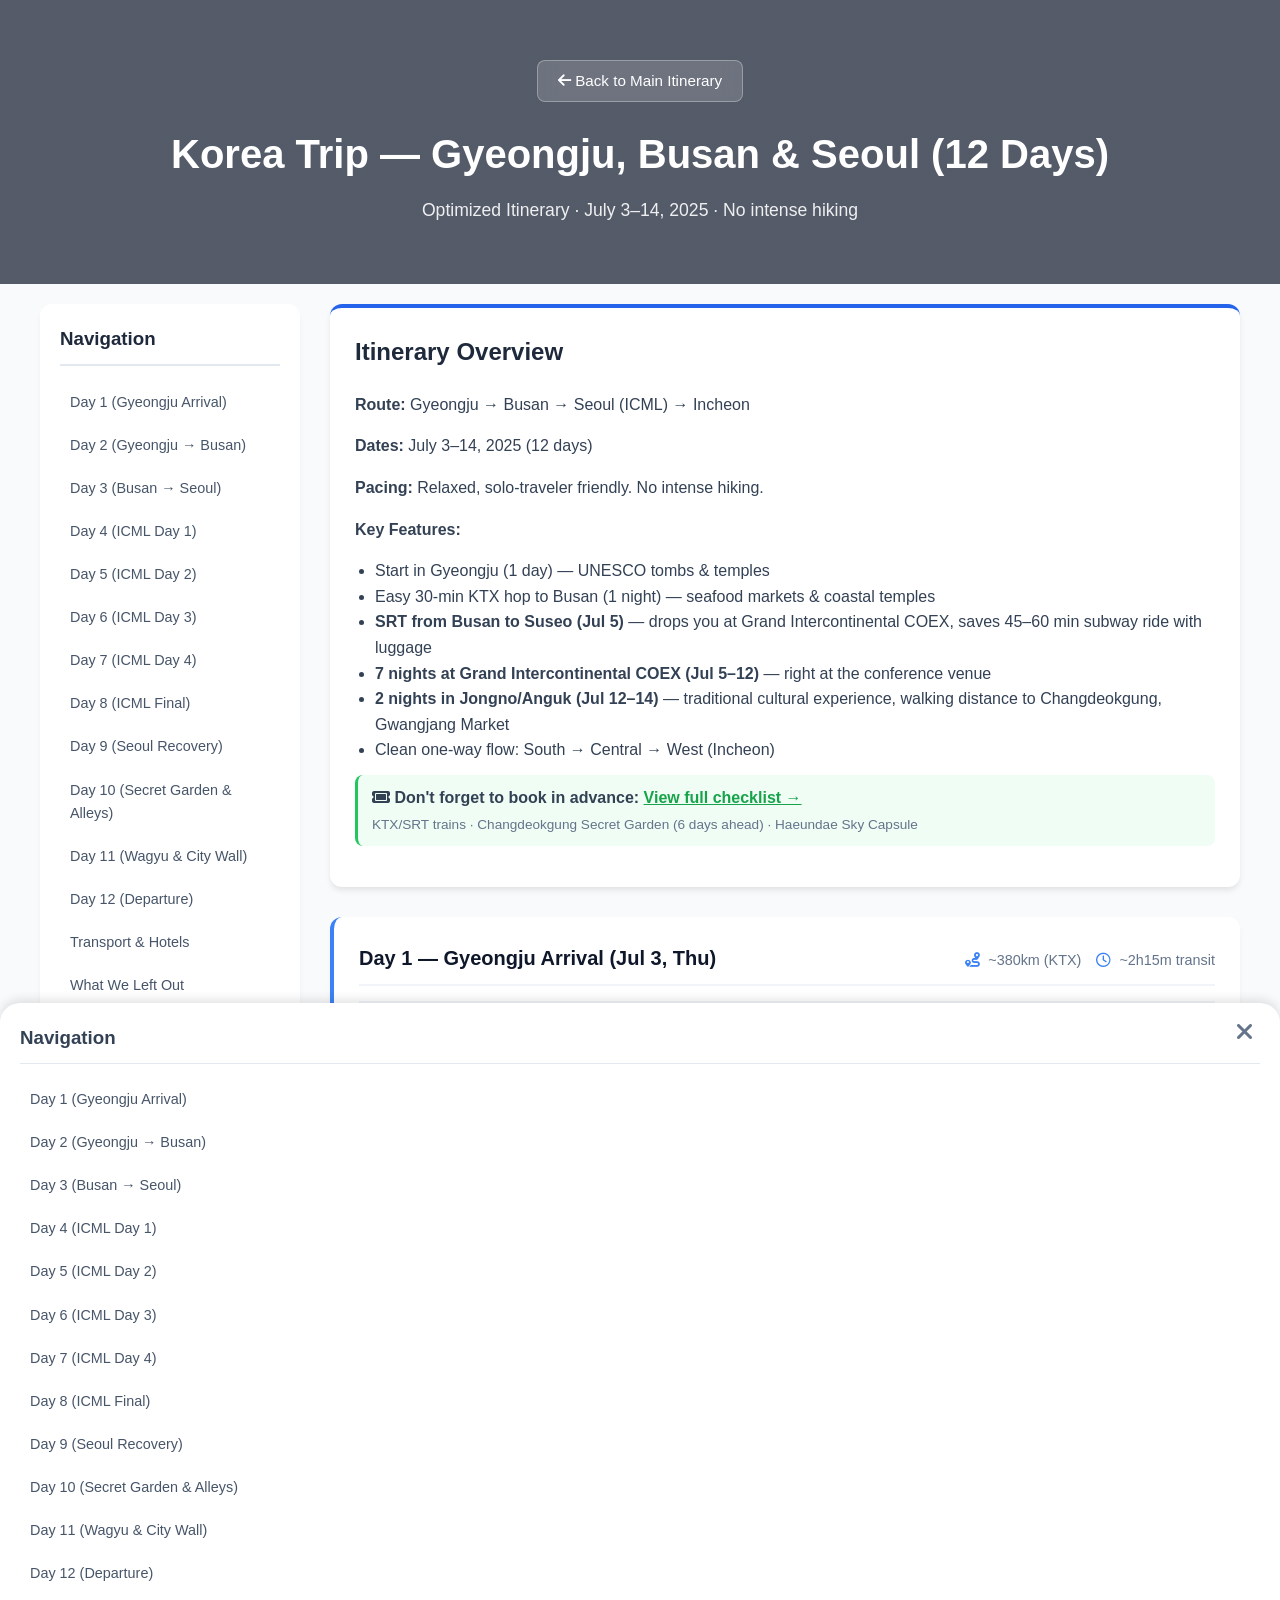
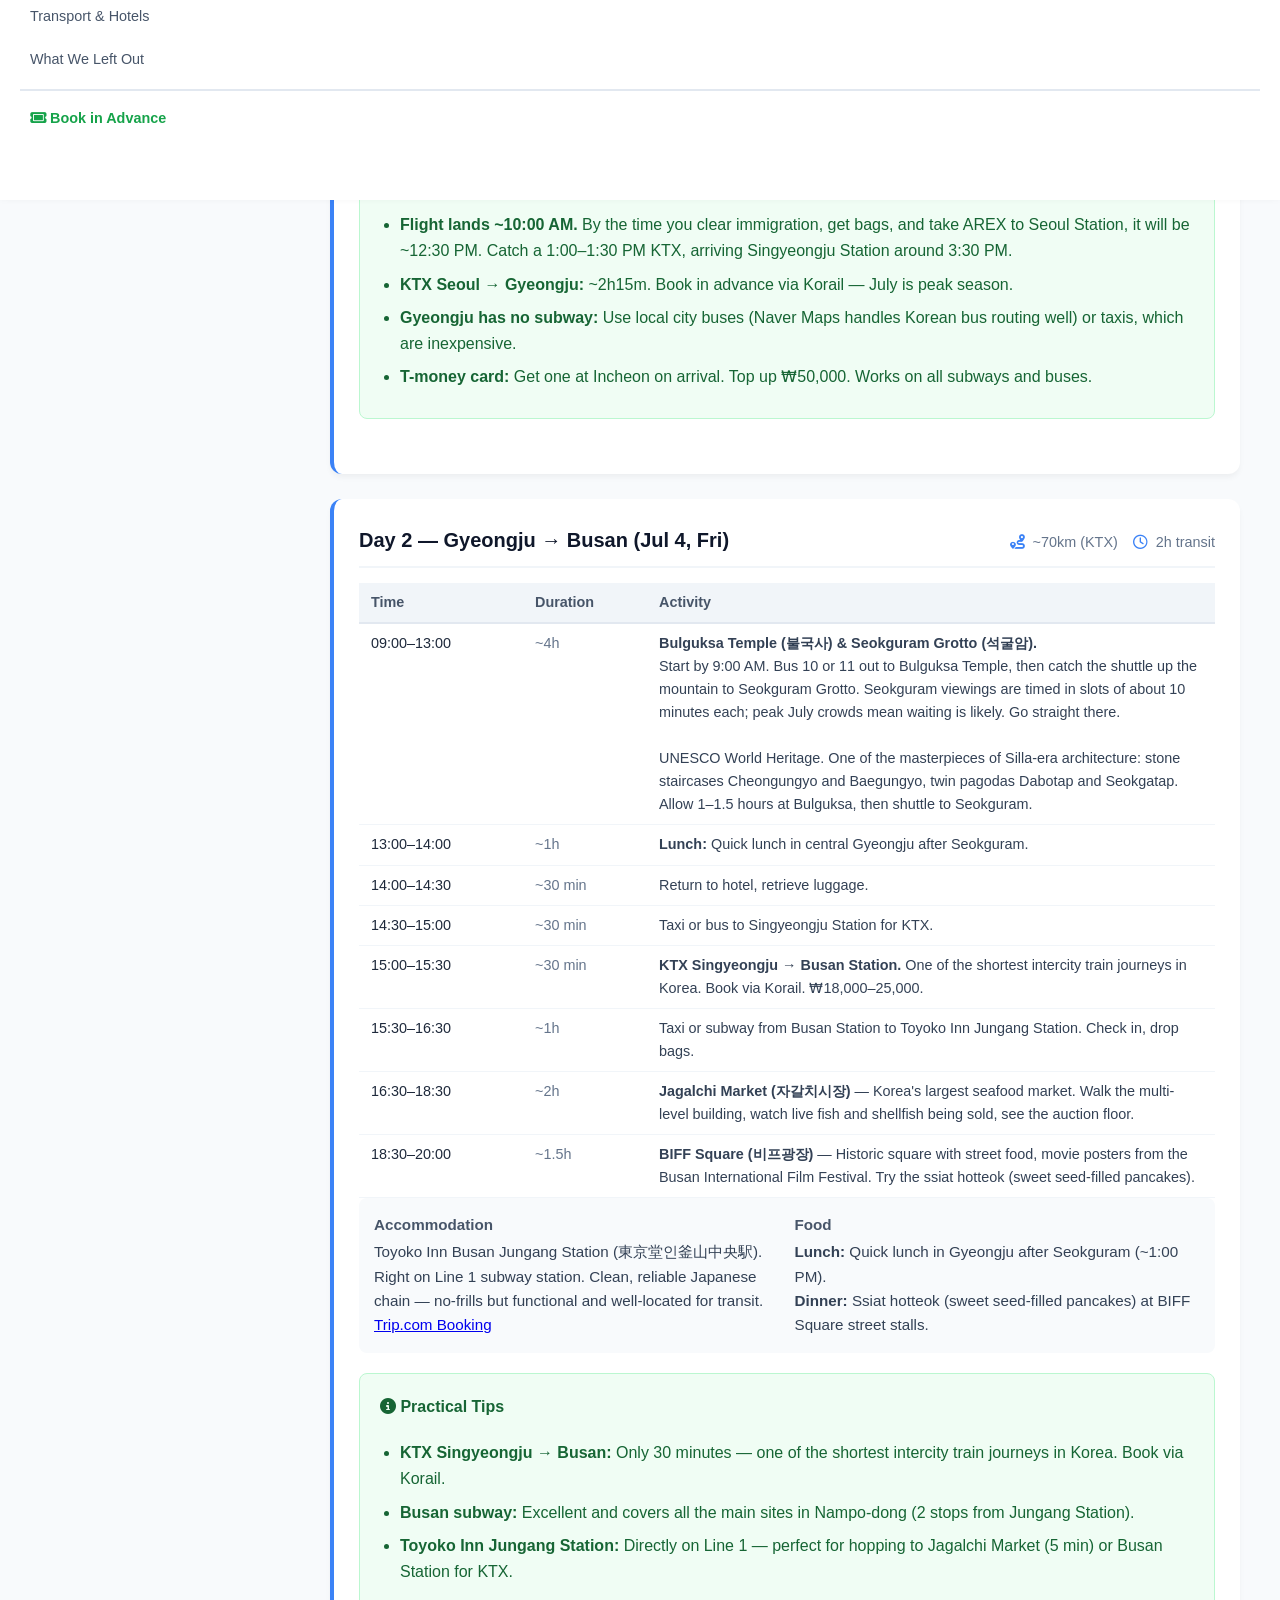
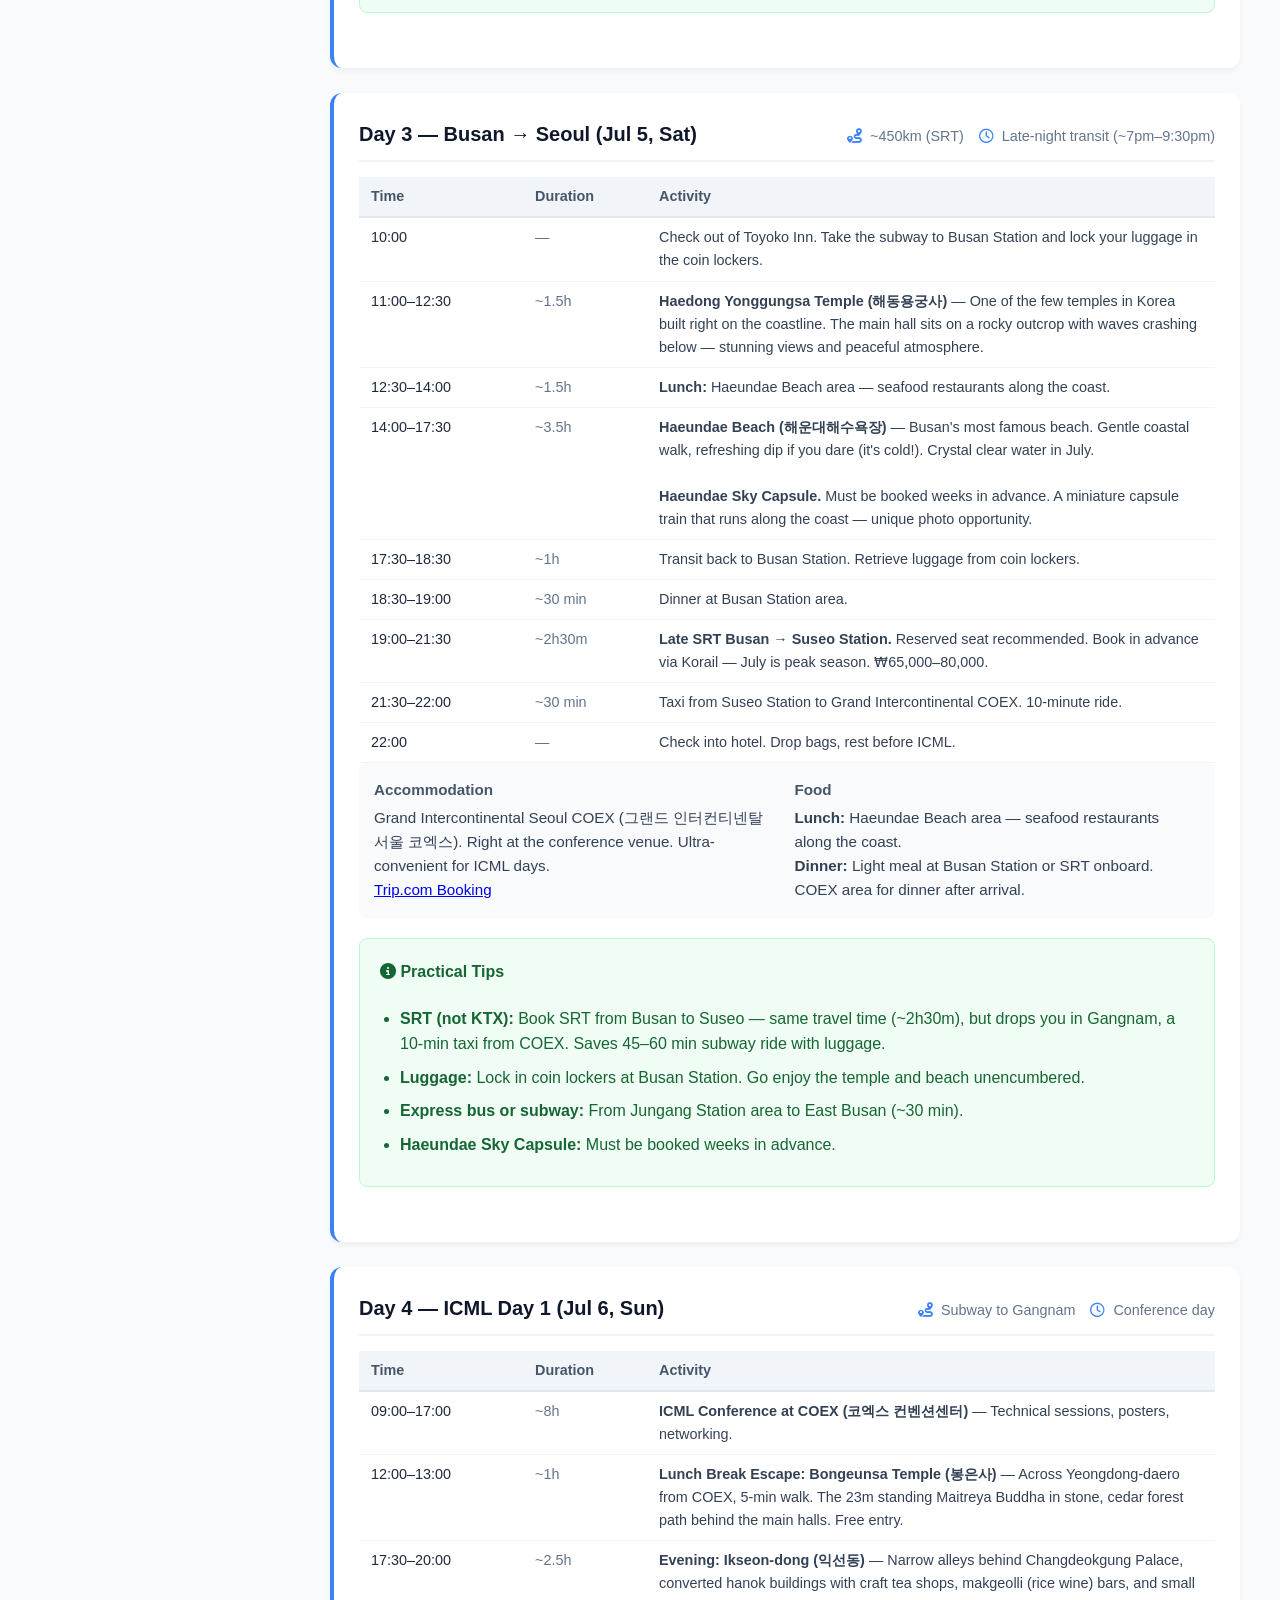
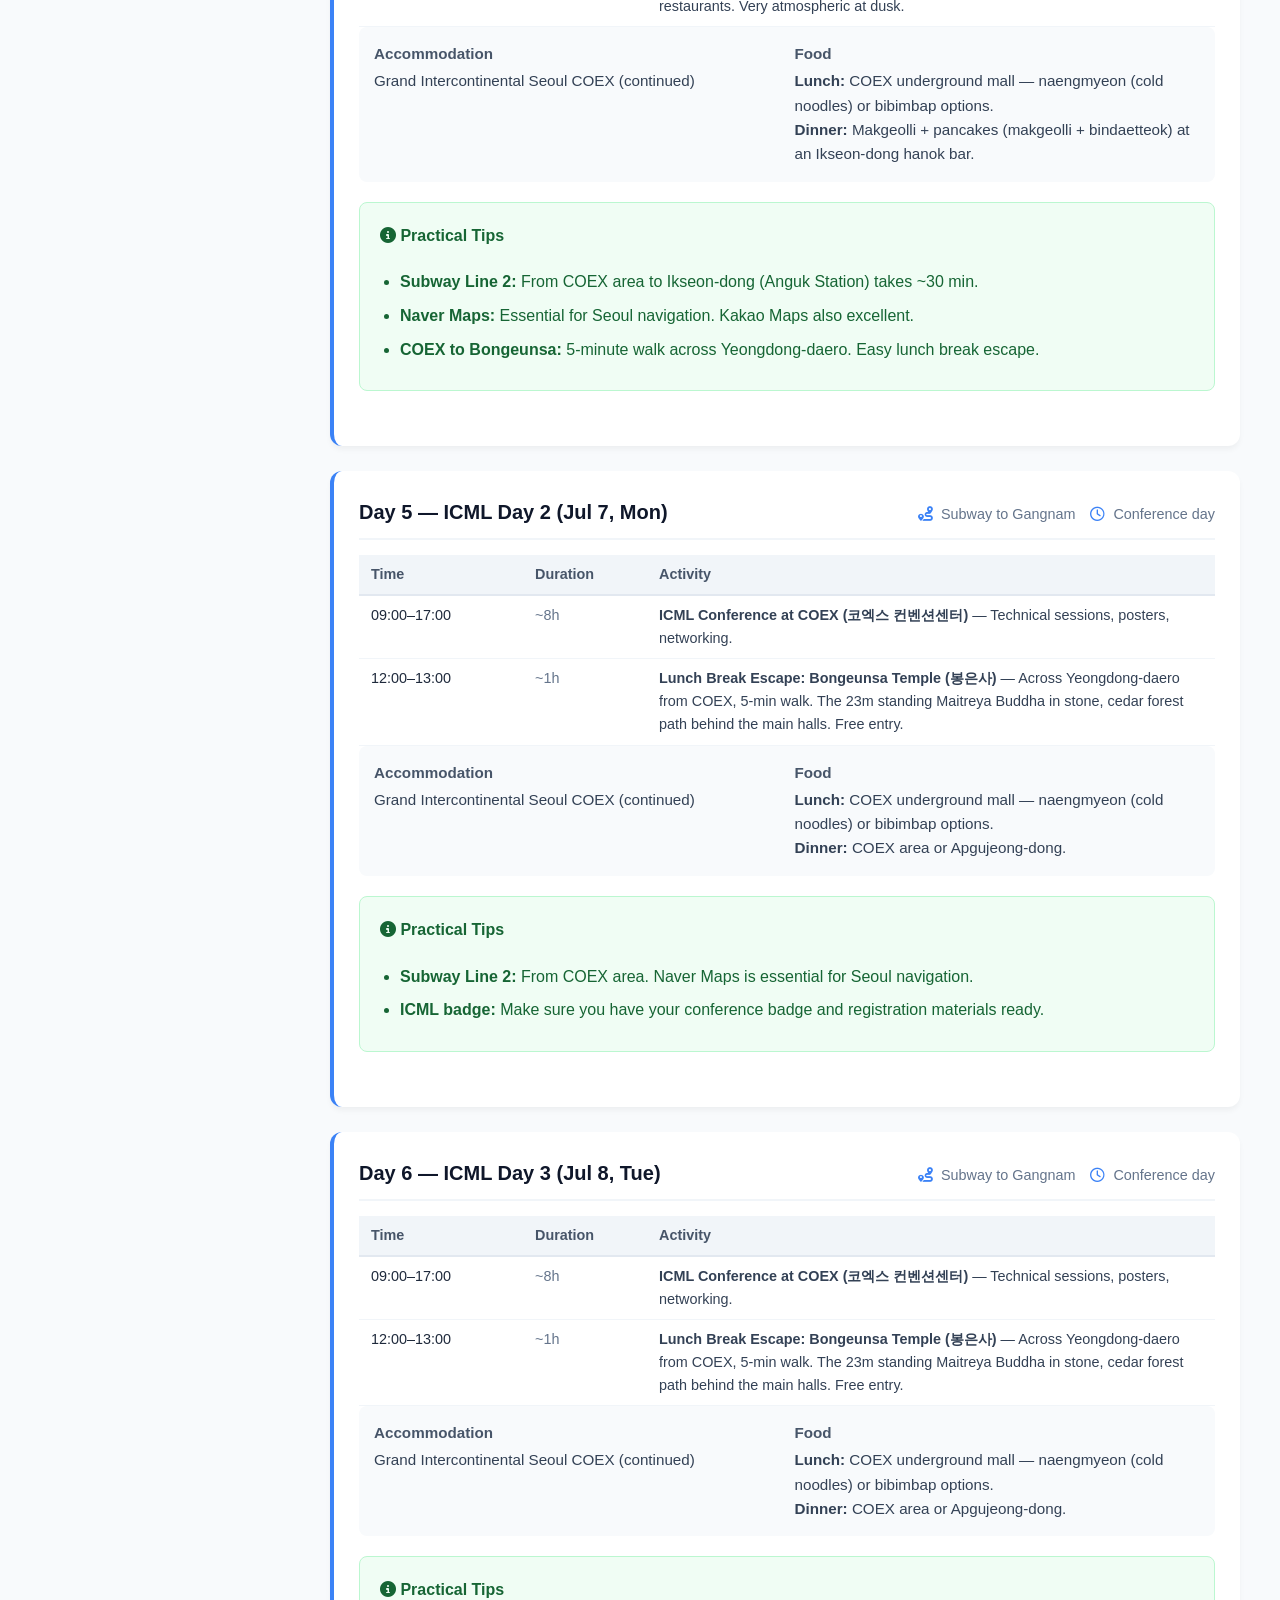
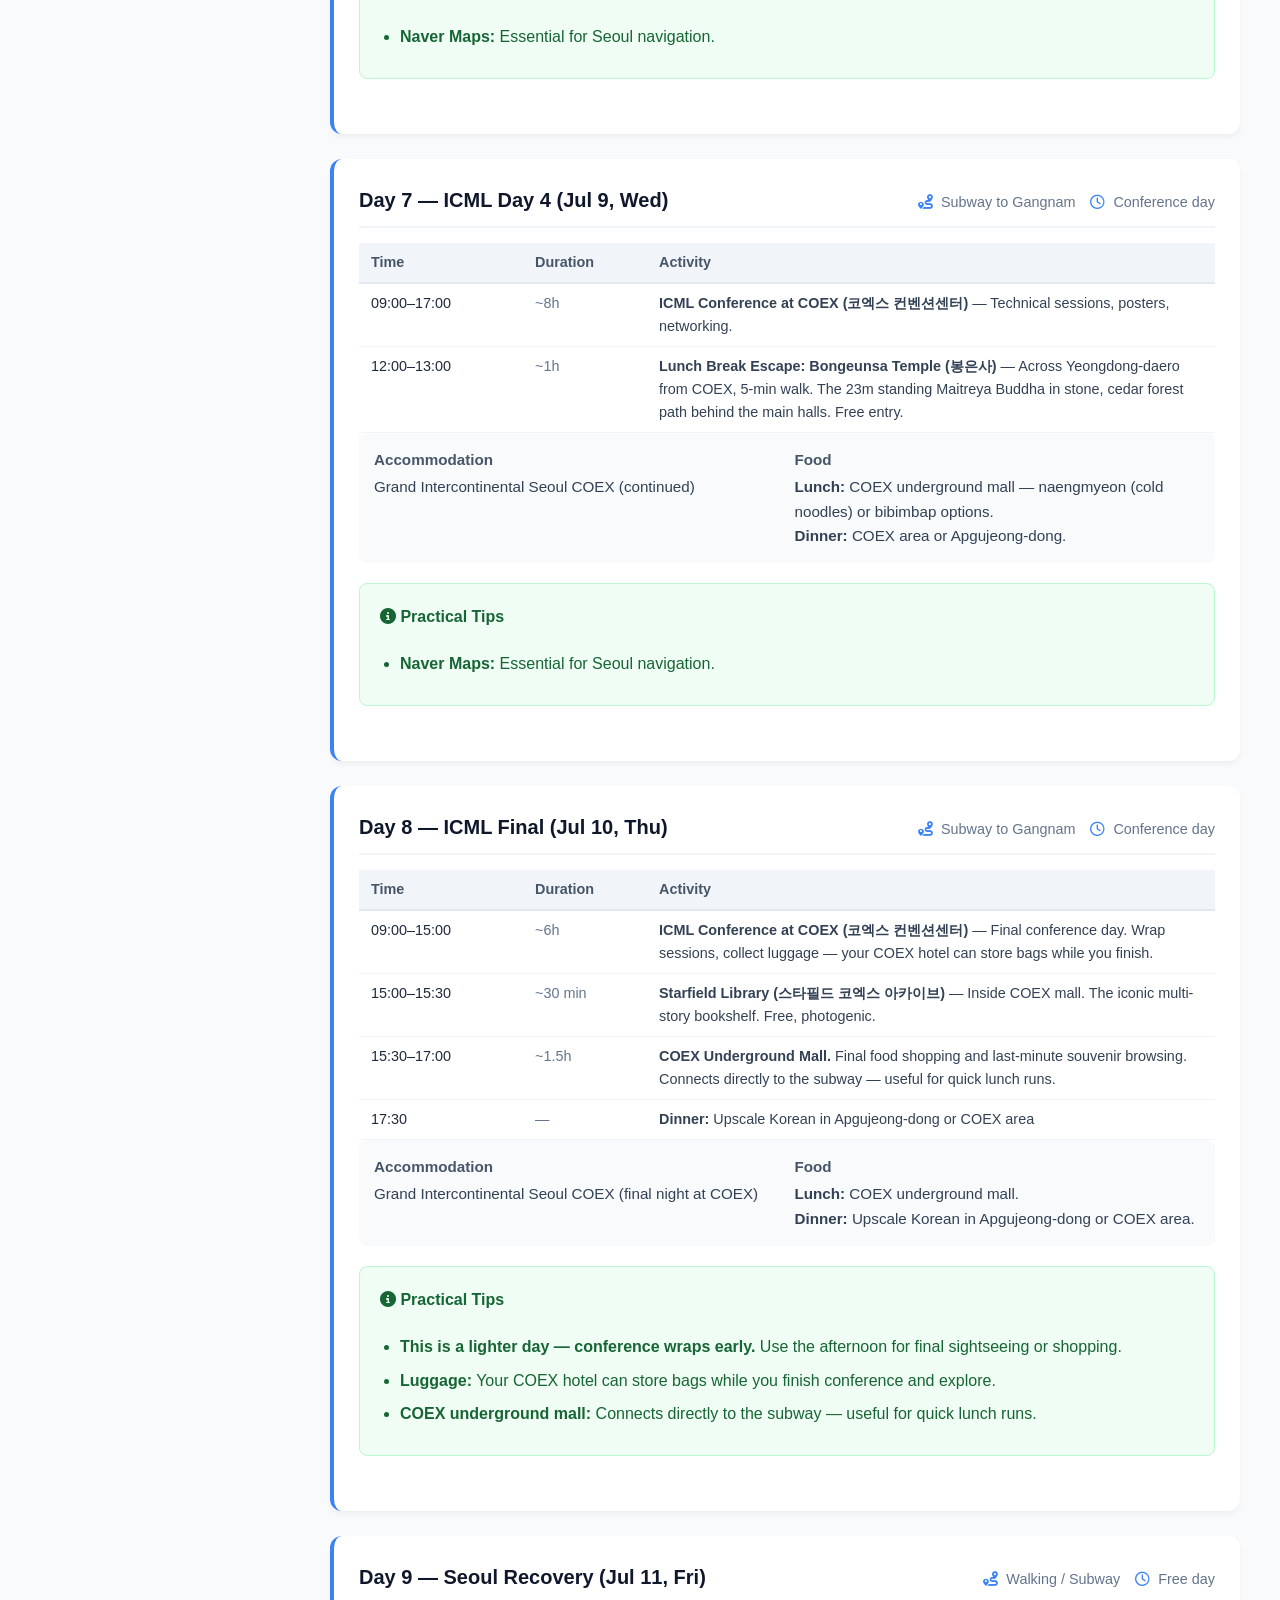
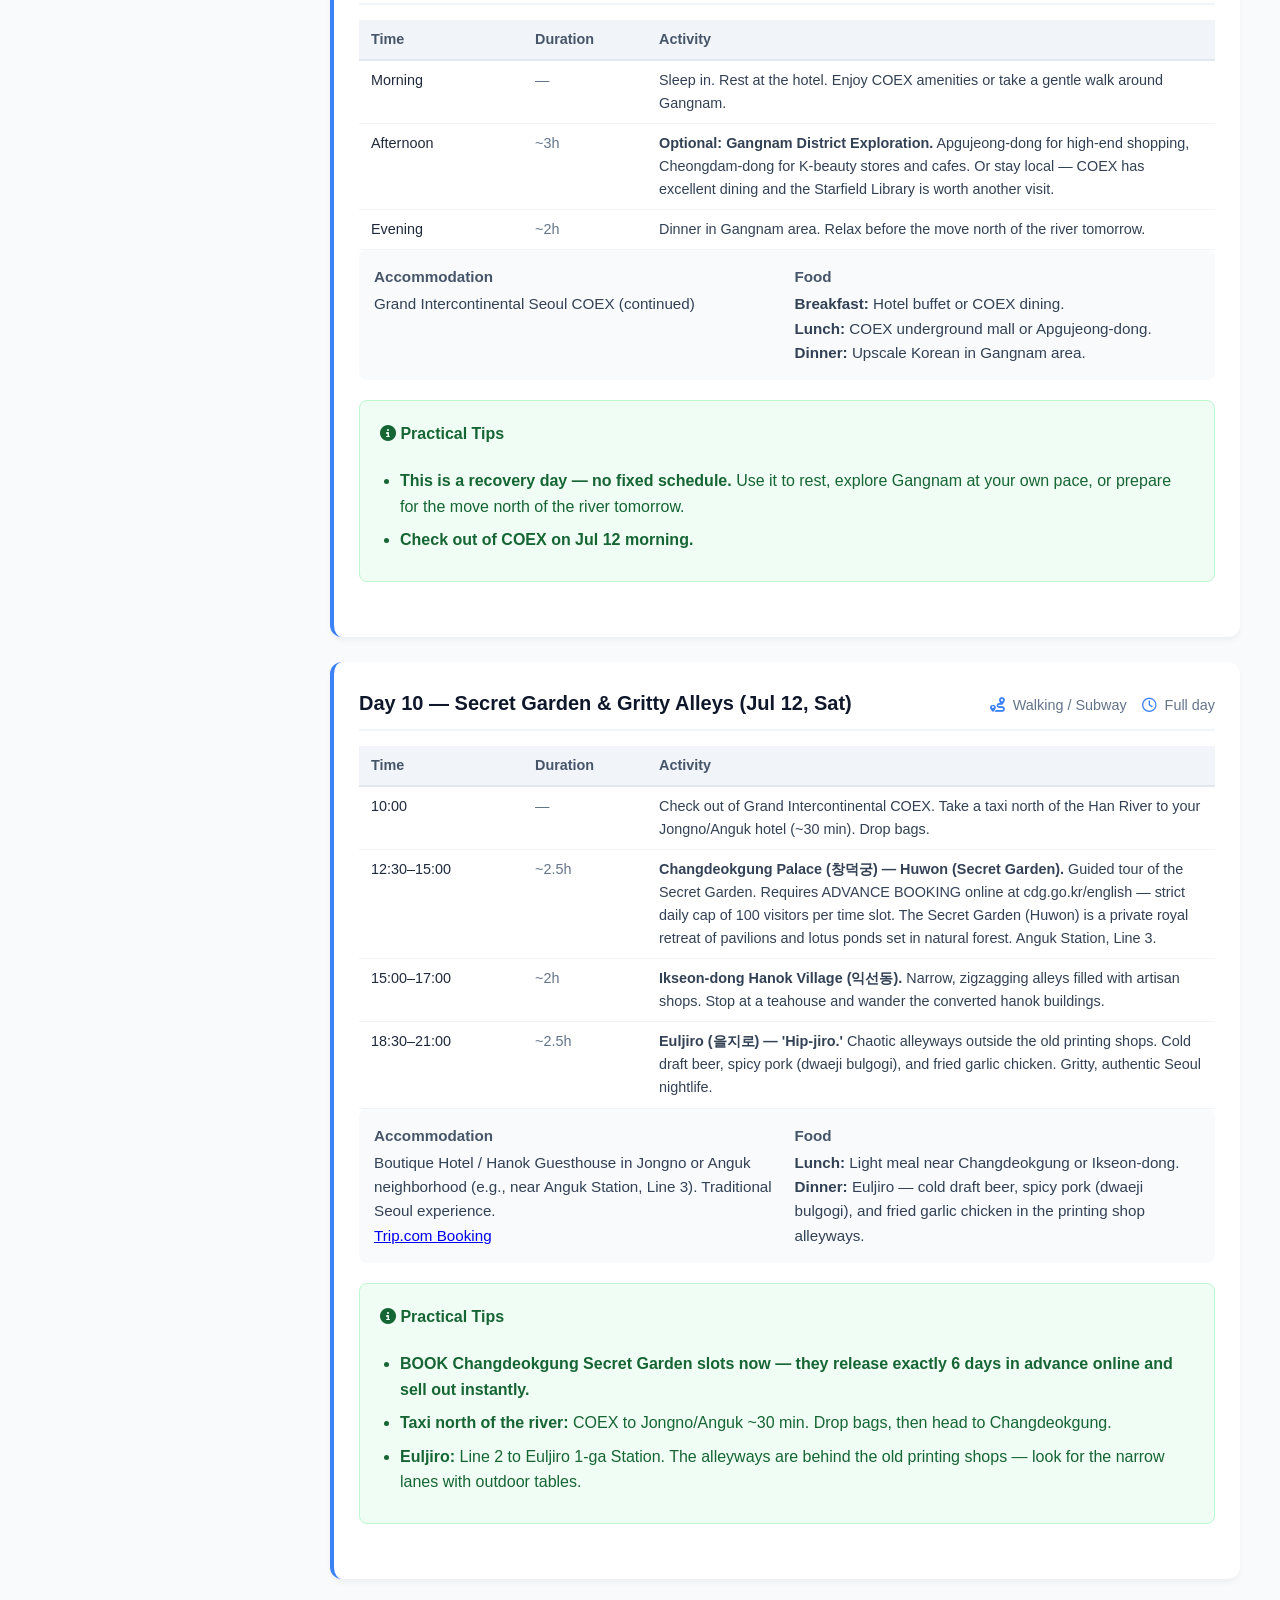
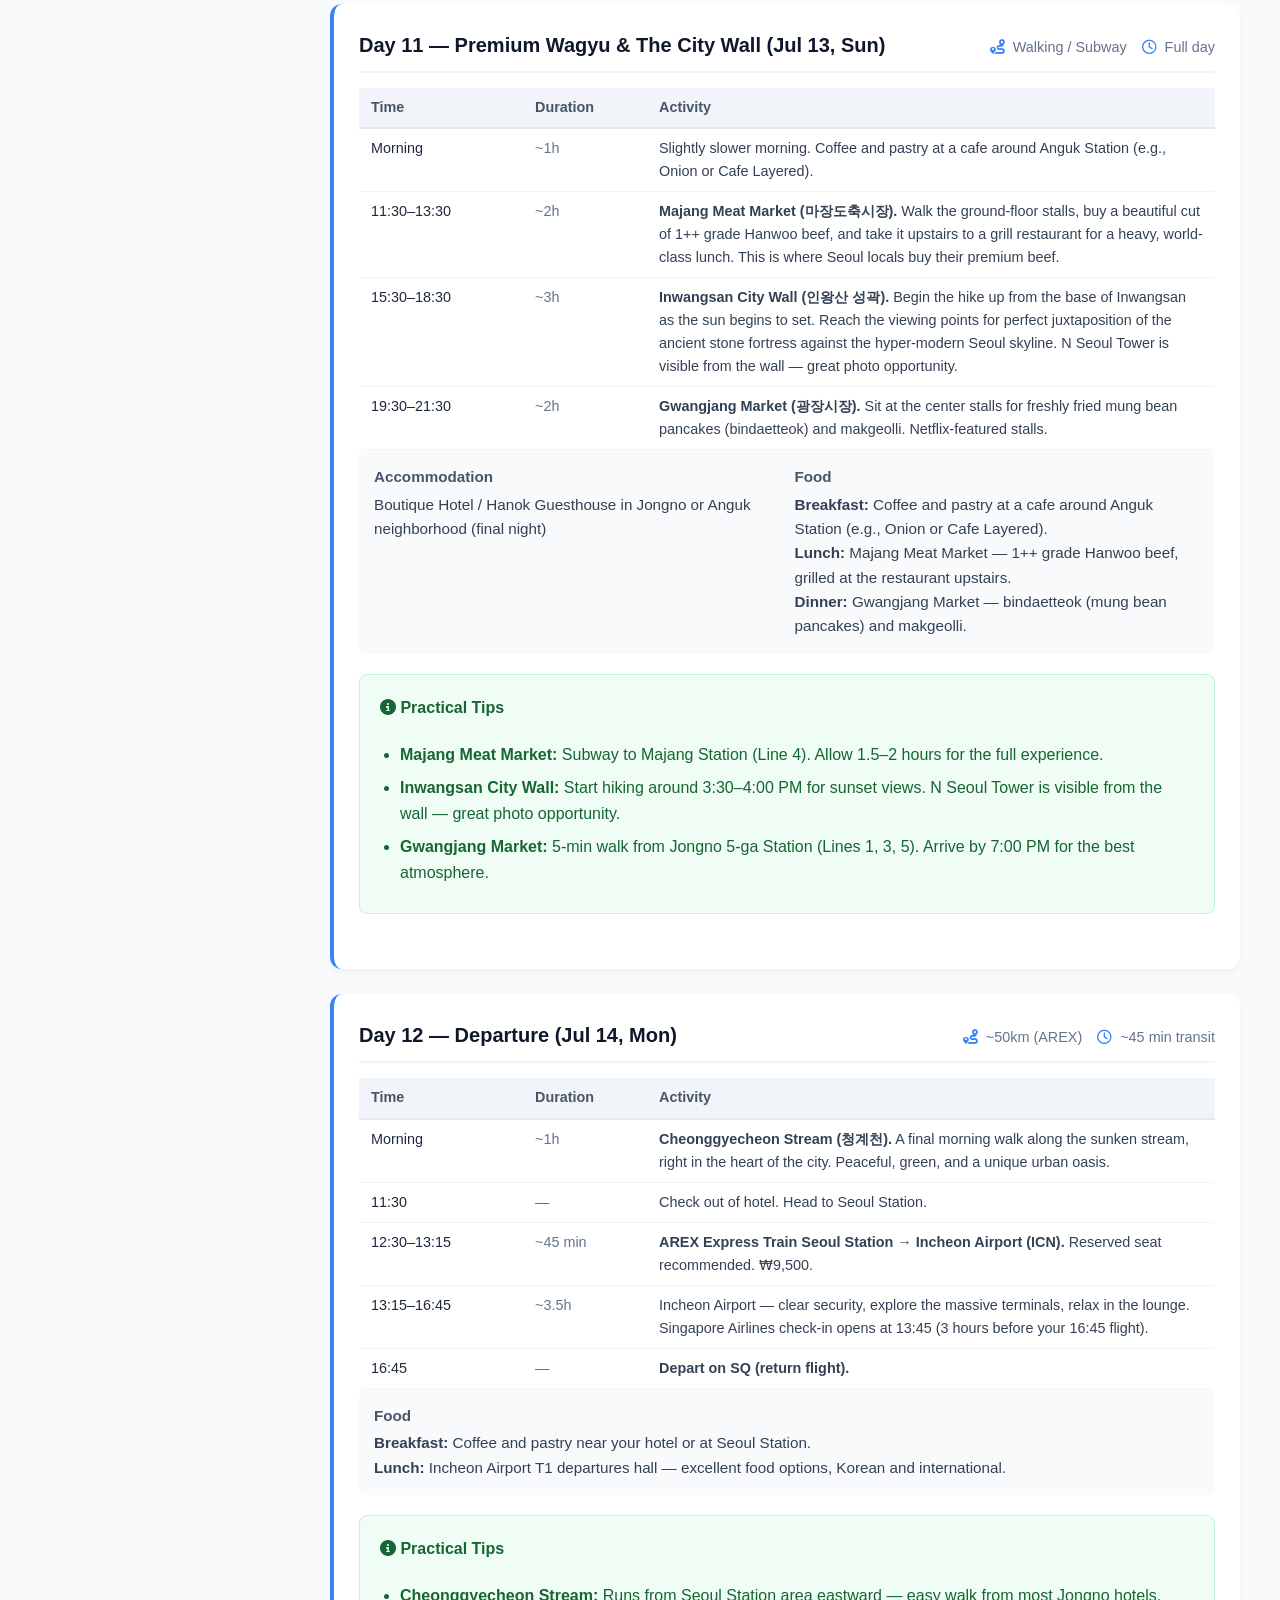
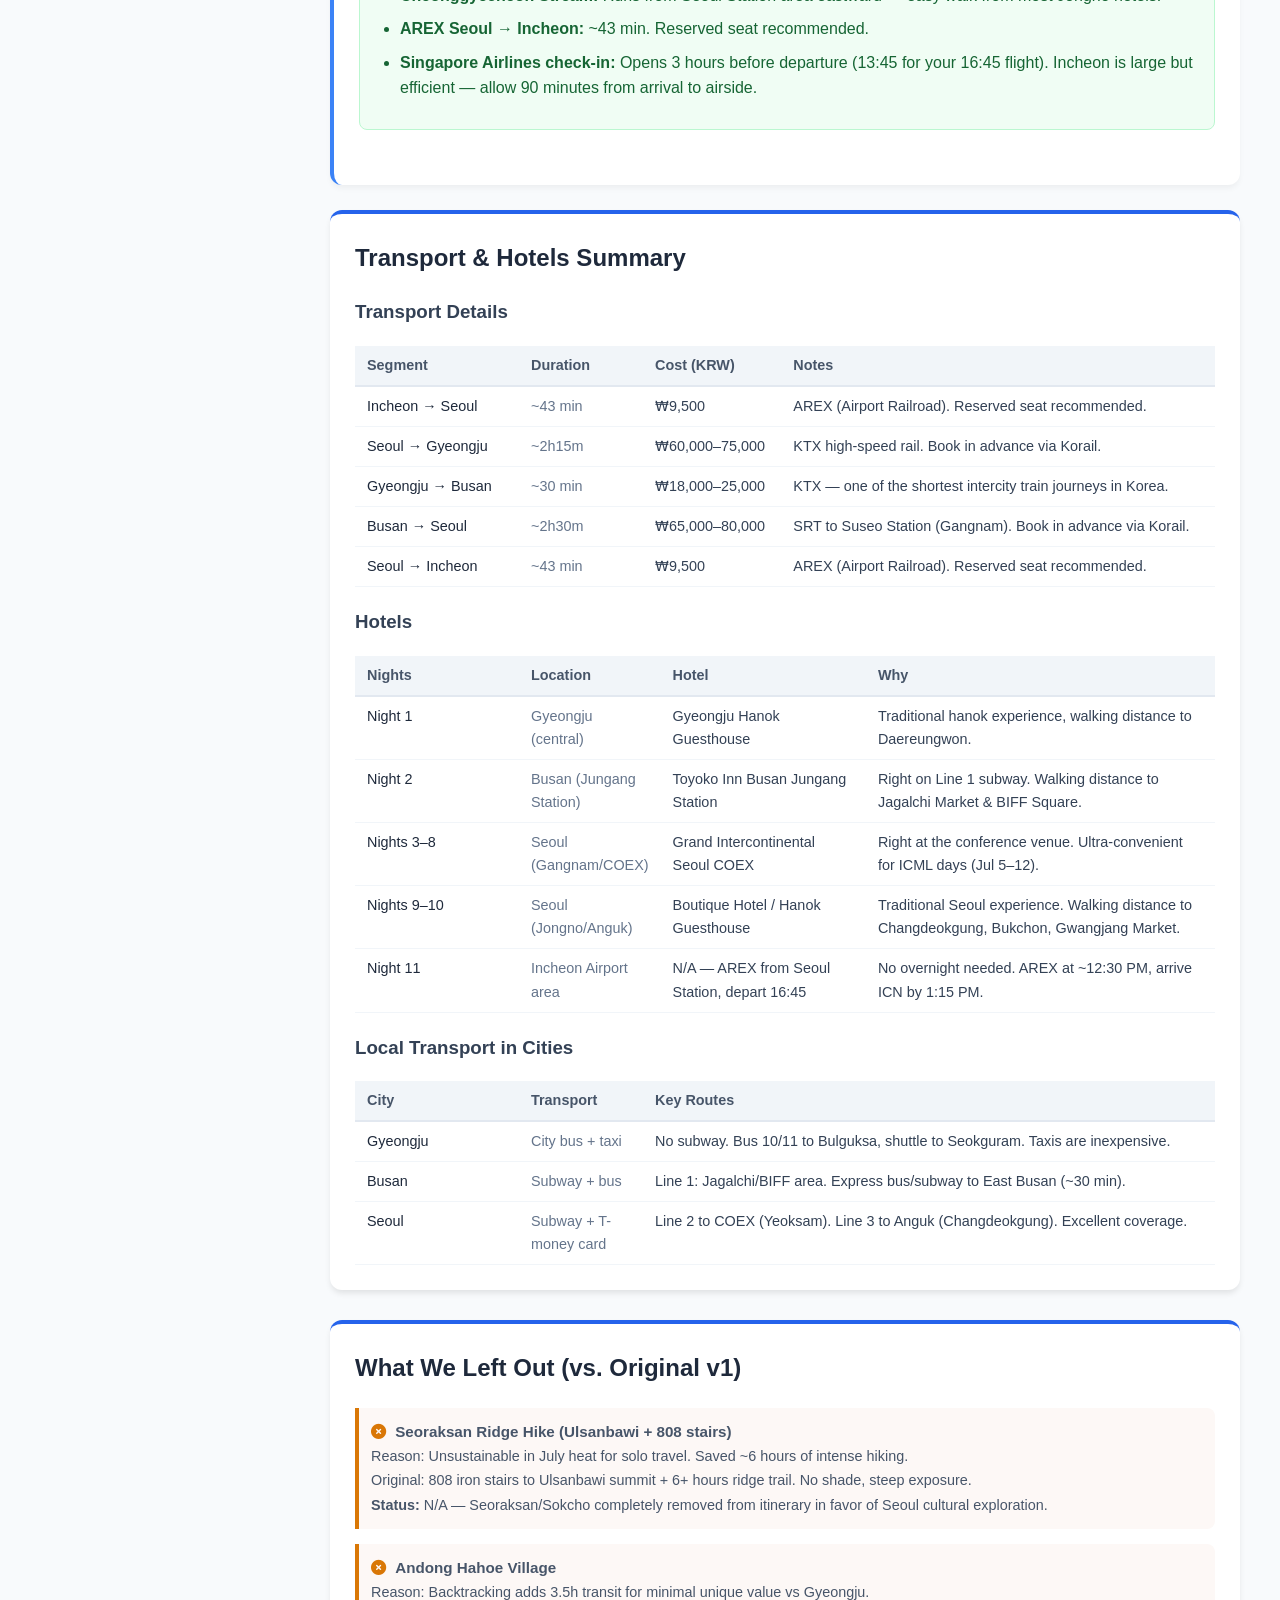
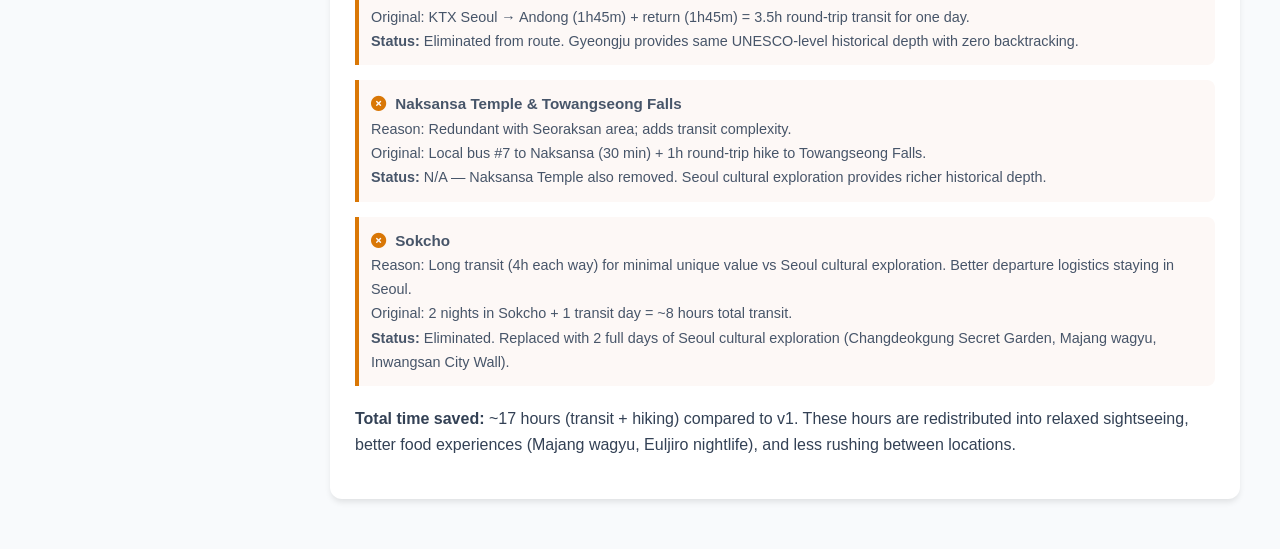
==== tour_package.html @ a27eac51 "Add: Back-to-home button, ticketing page, fix ICML day-of-week error - tour_package.html: Add 'Back " ====
<!DOCTYPE html>
<html lang="en">
<head>
  <meta charset="UTF-8">
  <meta name="viewport" content="width=device-width, initial-scale=1.0">
  <title>Korea Trip — Gyeongju • Busan • Seoul (12 Days) | Professional Tour Package</title>
  <link rel="stylesheet" href="https://cdnjs.cloudflare.com/ajax/libs/font-awesome/6.4.0/css/all.min.css">
  <style>
    body { font-family: -apple-system, BlinkMacSystemFont, "Segoe UI", Roboto, Helvetica, Arial, sans-serif; line-height: 1.6; color: #334155; background-color: #f8fafc; margin: 0; padding: 0; }
    .header { background: linear-gradient(rgba(15,23,42,0.7), rgba(15,23,42,0.7)), url('https://images.unsplash.com/photo-1538485399081-7191377e8241?auto=format&fit=crop&w=1600&q=80') center/cover; color: white; padding: 60px 20px; text-align: center; }
    .header h1 { margin: 0 0 10px 0; font-size: clamp(1.5rem, 5vw, 2.5rem); }
    .header p { margin: 0; font-size: 1.1rem; opacity: 0.9; }
    .layout { display: flex; max-width: 1200px; margin: 0 auto; padding: 20px; gap: 30px; }
    .sidebar { width: 260px; flex-shrink: 0; }
    .sidebar-nav { position: sticky; top: 20px; background: white; padding: 20px; border-radius: 12px; box-shadow: 0 4px 6px -1px rgba(0,0,0,0.05); max-height: calc(100vh - 40px); overflow-y: auto; padding-bottom: 60px; }
    .sidebar-nav h3 { margin-top: 0; border-bottom: 2px solid #e2e8f0; padding-bottom: 10px; color: #1e293b; }
    .sidebar-nav ul { list-style: none; padding: 0; margin: 0; }
    .sidebar-nav li { margin-bottom: 8px; }
    .sidebar-nav a { display: block; text-decoration: none; color: #475569; padding: 6px 10px; border-radius: 6px; transition: all 0.2s; font-size: 0.9rem; }
    .sidebar-nav a:hover, .sidebar-nav a.active { background: #eff6ff; color: #2563eb; font-weight: 500; }
    .content { flex-grow: 1; min-width: 0; }
    .summary-card { background: white; border-radius: 12px; padding: 25px; margin-bottom: 30px; box-shadow: 0 4px 6px -1px rgba(0,0,0,0.1); border-top: 4px solid #2563eb; }
    .summary-card h2 { margin-top: 0; color: #1e293b; }
    .day-card { background: white; border-radius: 12px; padding: 25px; margin-bottom: 25px; box-shadow: 0 4px 6px -1px rgba(0,0,0,0.05); border-left: 4px solid #3b82f6; scroll-margin-top: 20px; }
    .day-header { display: flex; flex-wrap: wrap; gap: 10px; justify-content: space-between; align-items: baseline; margin-bottom: 15px; border-bottom: 2px solid #f1f5f9; padding-bottom: 10px; }
    .day-title { font-size: 1.25rem; font-weight: 600; color: #0f172a; }
    .day-meta { display: flex; gap: 15px; font-size: 0.9rem; color: #64748b; }
    .meta-item i { color: #3b82f6; margin-right: 5px; }
    .history-box { background-color: #fdf8f6; border-left: 4px solid #d97706; padding: 12px; border-radius: 0 8px 8px 0; margin-bottom: 15px; color: #475569; font-size: 0.95rem; line-height: 1.6; }
    .history-box i { color: #d97706; margin-right: 5px; }
    .details-grid { display: grid; grid-template-columns: repeat(auto-fit, minmax(200px, 1fr)); gap: 15px; margin-bottom: 20px; background: #f8fafc; padding: 15px; border-radius: 8px; }
    .detail-item { font-size: 0.95rem; }
    .detail-label { font-weight: 600; color: #475569; display: block; margin-bottom: 3px; }
    .schedule { margin-top: 20px; }
    .schedule h4 { margin: 0 0 10px 0; color: #1e293b; }
    .schedule ul { margin: 0; padding-left: 20px; color: #475569; }
    .schedule li { margin-bottom: 8px; }
    .practical-box { background: #f0fdf4; border: 1px solid #bbf7d0; padding: 20px; border-radius: 8px; margin-bottom: 30px; }
    .practical-box h4 { margin-top: 0; color: #166534; }
    .practical-box ul { margin: 0; padding-left: 20px; color: #166534; }
    .practical-box li { margin-bottom: 8px; }
    .timing-table { width: 100%; border-collapse: collapse; margin-top: 15px; font-size: 0.9rem; }
    .timing-table th { background: #f1f5f9; text-align: left; padding: 8px 12px; font-weight: 600; color: #475569; border-bottom: 2px solid #e2e8f0; }
    .timing-table td { padding: 8px 12px; border-bottom: 1px solid #f1f5f9; vertical-align: top; }
    .timing-table td:first-child { white-space: nowrap; font-weight: 500; color: #1e293b; width: 140px; }
    .timing-table td:nth-child(2) { width: 100px; color: #64748b; }
    .note-box { background: #eff6ff; border: 1px solid #bfdbfe; padding: 20px; border-radius: 8px; margin-bottom: 30px; }
    .note-box h3 { margin-top: 0; color: #1e3a8a; }
    .fab { display: none; position: fixed; bottom: 20px; right: 20px; background: #2563eb; color: white; width: 56px; height: 56px; border-radius: 50%; box-shadow: 0 4px 10px rgba(0,0,0,0.3); justify-content: center; align-items: center; font-size: 24px; cursor: pointer; z-index: 1000; border: none; }
    .mobile-menu-overlay { display: none; position: fixed; top: 0; left: 0; right: 0; bottom: 0; background: rgba(0,0,0,0.5); z-index: 998; }
    .mobile-menu { position: fixed; bottom: -100%; left: 0; right: 0; background: white; border-radius: 20px 20px 0 0; padding: 20px 20px 40px 20px; z-index: 999; transition: bottom 0.3s ease-in-out; box-shadow: 0 -4px 10px rgba(0,0,0,0.1); max-height: 85vh; overflow-y: auto; }
    .mobile-menu.open { bottom: 0; }
    .mobile-menu-close { position: absolute; top: 15px; right: 20px; font-size: 24px; color: #64748b; cursor: pointer; background: none; border: none; }
    @media (max-width: 768px) { .layout { flex-direction: column; padding: 10px; } .sidebar { display: none; } .fab { display: flex; } .header { padding: 30px 15px; } .header h1 { font-size: 1.8rem; } }
    @media print { @page { margin: 1cm; } .fab, .sidebar, .mobile-menu-overlay, .actions, .mobile-menu { display: none !important; } .layout { display: block; padding: 0; max-width: 100%; } .content { width: 100%; } body { background: white; font-size: 11pt; color: black; } .header { padding: 20px 0; background: none; color: black; border-bottom: 2px solid black; } .header h1 { font-size: 24pt; color: black; } .day-card { page-break-inside: avoid; border: 1px solid #ddd; box-shadow: none; padding: 15px; margin-bottom: 20px; } .summary-card { border: 1px solid #ddd; box-shadow: none; padding: 15px; margin-bottom: 20px; } .details-grid { display: block; background: none; padding: 0; } .detail-item { margin-bottom: 10px; } .history-box { background: none; border-left: 2px solid #555; padding-left: 10px; color: #333; } .practical-box { background: none; border-left: 2px solid #555; padding-left: 10px; color: #333; } .timing-table { font-size: 9pt; } .timing-table th { background: #eee !important; -webkit-print-color-adjust: exact; print-color-adjust: exact; } a { text-decoration: none; color: black; } }
  </style>
</head>
<body>

<div class="header">
  <a href="index.html" style="display:inline-block; background:rgba(255,255,255,0.15); backdrop-filter:blur(8px); color:white; padding:8px 20px; border-radius:8px; text-decoration:none; font-size:0.95rem; margin-bottom:20px; border:1px solid rgba(255,255,255,0.3); transition:all 0.2s;" onmouseover="this.style.background='rgba(255,255,255,0.3)'" onmouseout="this.style.background='rgba(255,255,255,0.15)'">
    <i class="fa-solid fa-arrow-left"></i> Back to Main Itinerary
  </a>
  <h1>Korea Trip — Gyeongju, Busan & Seoul (12 Days)</h1>
  <p>Optimized Itinerary · July 3–14, 2025 · No intense hiking</p>
</div>

<div class="layout">
  <div class="sidebar">
    <div class="sidebar-nav">
      <h3>Navigation</h3>
      <ul id="desktop-nav">
<li><a href="#day1">Day 1 (Gyeongju Arrival)</a></li>
<li><a href="#day2">Day 2 (Gyeongju → Busan)</a></li>
<li><a href="#day3">Day 3 (Busan → Seoul)</a></li>
<li><a href="#day4">Day 4 (ICML Day 1)</a></li>
<li><a href="#day5">Day 5 (ICML Day 2)</a></li>
<li><a href="#day6">Day 6 (ICML Day 3)</a></li>
<li><a href="#day7">Day 7 (ICML Day 4)</a></li>
<li><a href="#day8">Day 8 (ICML Final)</a></li>
<li><a href="#day9">Day 9 (Seoul Recovery)</a></li>
<li><a href="#day10">Day 10 (Secret Garden & Alleys)</a></li>
<li><a href="#day11">Day 11 (Wagyu & City Wall)</a></li>
<li><a href="#day12">Day 12 (Departure)</a></li>
<li><a href="#transport">Transport & Hotels</a></li>
<li><a href="#removed">What We Left Out</a></li>
<li style="margin-top:12px; padding-top:10px; border-top:2px solid #e2e8f0;"><a href="ticketing.html" style="color:#16a34a; font-weight:600;"><i class="fa-solid fa-ticket"></i> Book in Advance</a></li>
      </ul>
    </div>
  </div>

  <div class="mobile-menu-overlay" id="mobileOverlay"></div>
  <div class="mobile-menu" id="mobileMenu">
    <button class="mobile-menu-close" id="closeMenuBtn"><i class="fa-solid fa-xmark"></i></button>
    <h3 style="margin-top:0; border-bottom:1px solid #e2e8f0; padding-bottom:10px;">Navigation</h3>
    <ul class="sidebar-nav" style="box-shadow:none; padding:0;" id="mobile-nav">
<li><a href="#day1">Day 1 (Gyeongju Arrival)</a></li>
<li><a href="#day2">Day 2 (Gyeongju → Busan)</a></li>
<li><a href="#day3">Day 3 (Busan → Seoul)</a></li>
<li><a href="#day4">Day 4 (ICML Day 1)</a></li>
<li><a href="#day5">Day 5 (ICML Day 2)</a></li>
<li><a href="#day6">Day 6 (ICML Day 3)</a></li>
<li><a href="#day7">Day 7 (ICML Day 4)</a></li>
<li><a href="#day8">Day 8 (ICML Final)</a></li>
<li><a href="#day9">Day 9 (Seoul Recovery)</a></li>
<li><a href="#day10">Day 10 (Secret Garden & Alleys)</a></li>
<li><a href="#day11">Day 11 (Wagyu & City Wall)</a></li>
<li><a href="#day12">Day 12 (Departure)</a></li>
<li><a href="#transport">Transport & Hotels</a></li>
<li><a href="#removed">What We Left Out</a></li>
<li style="margin-top:12px; padding-top:10px; border-top:2px solid #e2e8f0;"><a href="ticketing.html" style="color:#16a34a; font-weight:600;"><i class="fa-solid fa-ticket"></i> Book in Advance</a></li>
    </ul>
  </div>

  <div class="content">
    <div class="summary-card">
      <h2>Itinerary Overview</h2>
      <p><b>Route:</b> Gyeongju → Busan → Seoul (ICML) → Incheon</p>
      <p><b>Dates:</b> July 3–14, 2025 (12 days)</p>
      <p><b>Pacing:</b> Relaxed, solo-traveler friendly. No intense hiking.</p>
      <p><b>Key Features:</b></p>
      <ul style="margin: 10px 0; padding-left: 20px;">
        <li>Start in Gyeongju (1 day) — UNESCO tombs & temples</li>
        <li>Easy 30-min KTX hop to Busan (1 night) — seafood markets & coastal temples</li>
        <li><b>SRT from Busan to Suseo (Jul 5)</b> — drops you at Grand Intercontinental COEX, saves 45–60 min subway ride with luggage</li>
        <li><b>7 nights at Grand Intercontinental COEX (Jul 5–12)</b> — right at the conference venue</li>
        <li><b>2 nights in Jongno/Anguk (Jul 12–14)</b> — traditional cultural experience, walking distance to Changdeokgung, Gwangjang Market</li>
        <li>Clean one-way flow: South → Central → West (Incheon)</li>
      </ul>
      <p style="margin-top:12px; padding:10px 14px; background:#f0fdf4; border-radius:8px; border-left:3px solid #22c55e;">
        <b><i class="fa-solid fa-ticket"></i> Don't forget to book in advance:</b>
        <a href="ticketing.html" style="color:#16a34a; font-weight:600;">View full checklist →</a>
        <span style="display:block; margin-top:4px; font-size:0.85rem; color:#64748b;">KTX/SRT trains · Changdeokgung Secret Garden (6 days ahead) · Haeundae Sky Capsule</span>
      </p>
    </div>

    <!-- DAY 1 -->
    <div class="day-card" id="day1">
      <div class="day-header">
        <span class="day-title">Day 1 — Gyeongju Arrival (Jul 3, Thu)</span>
        <div class="day-meta">
          <span class="meta-item"><i class="fa-solid fa-route"></i> ~380km (KTX)</span>
          <span class="meta-item"><i class="fa-regular fa-clock"></i> ~2h15m transit</span>
        </div>
      </div>

      <table class="timing-table">
        <tr><th>Time</th><th>Duration</th><th>Activity</th></tr>
        <tr><td>10:00</td><td>—</td><td>Flight lands at Incheon Airport (ICN). Clear immigration, collect bags.</td></tr>
        <tr><td>10:30–12:30</td><td>~2h</td><td>AREX (Airport Railroad) to Seoul Station. Allow time for immigration, baggage claim, and transit.</td></tr>
        <tr><td>13:00–15:15</td><td>~2h15m</td><td><b>KTX Seoul → Singyeongju Station.</b> High-speed rail. Grab a bento box or snacks at the station for lunch on the train. Book in advance via Korail — July is peak season.</td></tr>
        <tr><td>15:15–16:00</td><td>~45 min</td><td>Taxi or local bus from Singyeongju Station to hotel in central Gyeongju. Drop off bags.</td></tr>
        <tr><td>16:30–18:30</td><td>~2h</td><td><b>Daereungwon Tomb Complex (대릉원)</b> — The 23 massive grass tumuli of the Silla kingdom. Walk the full perimeter (approx. 1–1.5 hrs). Very flat, very relaxing.</td></tr>
        <tr><td>18:30–20:00</td><td>~1.5h</td><td><b>Hwangridan-gil Street (황리단길)</b> — The commercial alley just east of the tombs has good coffee shops and hanok-style boutiques. Spectacular as the sun goes down.</td></tr>
        <tr><td>20:00–21:30</td><td>~1.5h</td><td><b>Dinner:</b> Hwangnam-ppang (황남빵) at Choi Yeonghwa Ppang — the original red bean bun shop. Buy warm ones to eat while walking.</td></tr>
        <tr><td>21:30–22:00</td><td>~30 min</td><td><b>Donggung Palace & Wolji Pond (동궁과 월지)</b> — The ancient royal retreat beautifully illuminated across the water. A 10–15 min walk from Hwangridan-gil. Free entry.</td></tr>
      </table>

      <div class="details-grid">
        <div class="detail-item"><span class="detail-label">Accommodation</span>Gyeongju Hanok Guesthouse (e.g., Gyeongju Ran Hanok or similar). Traditional hanok compound with ondol rooms, steps from Daereungwon.<br><a href='https://www.trip.com/' target='_blank'>Trip.com Booking</a></div>
        <div class="detail-item"><span class="detail-label">Food</span><b>Lunch:</b> Bento box or snacks at Seoul Station for the train.<br><b>Dinner:</b> Hwangnam-ppang (황남빵) at Choi Yeonghwa Ppang — the original red bean bun shop.</div>
      </div>

      <div class="practical-box">
        <h4><i class="fa-solid fa-circle-info"></i> Practical Tips</h4>
        <ul>
          <li><b>Flight lands ~10:00 AM.</b> By the time you clear immigration, get bags, and take AREX to Seoul Station, it will be ~12:30 PM. Catch a 1:00–1:30 PM KTX, arriving Singyeongju Station around 3:30 PM.</li>
          <li><b>KTX Seoul → Gyeongju:</b> ~2h15m. Book in advance via Korail — July is peak season.</li>
          <li><b>Gyeongju has no subway:</b> Use local city buses (Naver Maps handles Korean bus routing well) or taxis, which are inexpensive.</li>
          <li><b>T-money card:</b> Get one at Incheon on arrival. Top up ₩50,000. Works on all subways and buses.</li>
        </ul>
      </div>
    </div>

    <!-- DAY 2 -->
    <div class="day-card" id="day2">
      <div class="day-header">
        <span class="day-title">Day 2 — Gyeongju → Busan (Jul 4, Fri)</span>
        <div class="day-meta">
          <span class="meta-item"><i class="fa-solid fa-route"></i> ~70km (KTX)</span>
          <span class="meta-item"><i class="fa-regular fa-clock"></i> 2h transit</span>
        </div>
      </div>

      <table class="timing-table">
        <tr><th>Time</th><th>Duration</th><th>Activity</th></tr>
        <tr><td>09:00–13:00</td><td>~4h</td><td><b>Bulguksa Temple (불국사) & Seokguram Grotto (석굴암).</b><br>Start by 9:00 AM. Bus 10 or 11 out to Bulguksa Temple, then catch the shuttle up the mountain to Seokguram Grotto. Seokguram viewings are timed in slots of about 10 minutes each; peak July crowds mean waiting is likely. Go straight there.<br><br>UNESCO World Heritage. One of the masterpieces of Silla-era architecture: stone staircases Cheongungyo and Baegungyo, twin pagodas Dabotap and Seokgatap. Allow 1–1.5 hours at Bulguksa, then shuttle to Seokguram.</td></tr>
        <tr><td>13:00–14:00</td><td>~1h</td><td><b>Lunch:</b> Quick lunch in central Gyeongju after Seokguram.</td></tr>
        <tr><td>14:00–14:30</td><td>~30 min</td><td>Return to hotel, retrieve luggage.</td></tr>
        <tr><td>14:30–15:00</td><td>~30 min</td><td>Taxi or bus to Singyeongju Station for KTX.</td></tr>
        <tr><td>15:00–15:30</td><td>~30 min</td><td><b>KTX Singyeongju → Busan Station.</b> One of the shortest intercity train journeys in Korea. Book via Korail. ₩18,000–25,000.</td></tr>
        <tr><td>15:30–16:30</td><td>~1h</td><td>Taxi or subway from Busan Station to Toyoko Inn Jungang Station. Check in, drop bags.</td></tr>
        <tr><td>16:30–18:30</td><td>~2h</td><td><b>Jagalchi Market (자갈치시장)</b> — Korea's largest seafood market. Walk the multi-level building, watch live fish and shellfish being sold, see the auction floor.</td></tr>
        <tr><td>18:30–20:00</td><td>~1.5h</td><td><b>BIFF Square (비프광장)</b> — Historic square with street food, movie posters from the Busan International Film Festival. Try the ssiat hotteok (sweet seed-filled pancakes).</td></tr>
      </table>

      <div class="details-grid">
        <div class="detail-item"><span class="detail-label">Accommodation</span>Toyoko Inn Busan Jungang Station (東京堂인釜山中央駅). Right on Line 1 subway station. Clean, reliable Japanese chain — no-frills but functional and well-located for transit.<br><a href='https://www.trip.com/' target='_blank'>Trip.com Booking</a></div>
        <div class="detail-item"><span class="detail-label">Food</span><b>Lunch:</b> Quick lunch in Gyeongju after Seokguram (~1:00 PM).<br><b>Dinner:</b> Ssiat hotteok (sweet seed-filled pancakes) at BIFF Square street stalls.</div>
      </div>

      <div class="practical-box">
        <h4><i class="fa-solid fa-circle-info"></i> Practical Tips</h4>
        <ul>
          <li><b>KTX Singyeongju → Busan:</b> Only 30 minutes — one of the shortest intercity train journeys in Korea. Book via Korail.</li>
          <li><b>Busan subway:</b> Excellent and covers all the main sites in Nampo-dong (2 stops from Jungang Station).</li>
          <li><b>Toyoko Inn Jungang Station:</b> Directly on Line 1 — perfect for hopping to Jagalchi Market (5 min) or Busan Station for KTX.</li>
        </ul>
      </div>
    </div>

    <!-- DAY 3 -->
    <div class="day-card" id="day3">
      <div class="day-header">
        <span class="day-title">Day 3 — Busan → Seoul (Jul 5, Sat)</span>
        <div class="day-meta">
          <span class="meta-item"><i class="fa-solid fa-route"></i> ~450km (SRT)</span>
          <span class="meta-item"><i class="fa-regular fa-clock"></i> Late-night transit (~7pm–9:30pm)</span>
        </div>
      </div>

      <table class="timing-table">
        <tr><th>Time</th><th>Duration</th><th>Activity</th></tr>
        <tr><td>10:00</td><td>—</td><td>Check out of Toyoko Inn. Take the subway to Busan Station and lock your luggage in the coin lockers.</td></tr>
        <tr><td>11:00–12:30</td><td>~1.5h</td><td><b>Haedong Yonggungsa Temple (해동용궁사)</b> — One of the few temples in Korea built right on the coastline. The main hall sits on a rocky outcrop with waves crashing below — stunning views and peaceful atmosphere.</td></tr>
        <tr><td>12:30–14:00</td><td>~1.5h</td><td><b>Lunch:</b> Haeundae Beach area — seafood restaurants along the coast.</td></tr>
        <tr><td>14:00–17:30</td><td>~3.5h</td><td><b>Haeundae Beach (해운대해수욕장)</b> — Busan's most famous beach. Gentle coastal walk, refreshing dip if you dare (it's cold!). Crystal clear water in July.<br><br><b>Haeundae Sky Capsule.</b> Must be booked weeks in advance. A miniature capsule train that runs along the coast — unique photo opportunity.</td></tr>
        <tr><td>17:30–18:30</td><td>~1h</td><td>Transit back to Busan Station. Retrieve luggage from coin lockers.</td></tr>
        <tr><td>18:30–19:00</td><td>~30 min</td><td>Dinner at Busan Station area.</td></tr>
        <tr><td>19:00–21:30</td><td>~2h30m</td><td><b>Late SRT Busan → Suseo Station.</b> Reserved seat recommended. Book in advance via Korail — July is peak season. ₩65,000–80,000.</td></tr>
        <tr><td>21:30–22:00</td><td>~30 min</td><td>Taxi from Suseo Station to Grand Intercontinental COEX. 10-minute ride.</td></tr>
        <tr><td>22:00</td><td>—</td><td>Check into hotel. Drop bags, rest before ICML.</td></tr>
      </table>

      <div class="details-grid">
        <div class="detail-item"><span class="detail-label">Accommodation</span>Grand Intercontinental Seoul COEX (그랜드 인터컨티넨탈 서울 코엑스). Right at the conference venue. Ultra-convenient for ICML days.<br><a href='https://www.trip.com/' target='_blank'>Trip.com Booking</a></div>
        <div class="detail-item"><span class="detail-label">Food</span><b>Lunch:</b> Haeundae Beach area — seafood restaurants along the coast.<br><b>Dinner:</b> Light meal at Busan Station or SRT onboard. COEX area for dinner after arrival.</div>
      </div>

      <div class="practical-box">
        <h4><i class="fa-solid fa-circle-info"></i> Practical Tips</h4>
        <ul>
          <li><b>SRT (not KTX):</b> Book SRT from Busan to Suseo — same travel time (~2h30m), but drops you in Gangnam, a 10-min taxi from COEX. Saves 45–60 min subway ride with luggage.</li>
          <li><b>Luggage:</b> Lock in coin lockers at Busan Station. Go enjoy the temple and beach unencumbered.</li>
          <li><b>Express bus or subway:</b> From Jungang Station area to East Busan (~30 min).</li>
          <li><b>Haeundae Sky Capsule:</b> Must be booked weeks in advance.</li>
        </ul>
      </div>
    </div>

    <!-- DAY 4 -->
    <div class="day-card" id="day4">
      <div class="day-header">
        <span class="day-title">Day 4 — ICML Day 1 (Jul 6, Sun)</span>
        <div class="day-meta">
          <span class="meta-item"><i class="fa-solid fa-route"></i> Subway to Gangnam</span>
          <span class="meta-item"><i class="fa-regular fa-clock"></i> Conference day</span>
        </div>
      </div>

      <table class="timing-table">
        <tr><th>Time</th><th>Duration</th><th>Activity</th></tr>
        <tr><td>09:00–17:00</td><td>~8h</td><td><b>ICML Conference at COEX (코엑스 컨벤션센터)</b> — Technical sessions, posters, networking.</td></tr>
        <tr><td>12:00–13:00</td><td>~1h</td><td><b>Lunch Break Escape: Bongeunsa Temple (봉은사)</b> — Across Yeongdong-daero from COEX, 5-min walk. The 23m standing Maitreya Buddha in stone, cedar forest path behind the main halls. Free entry.</td></tr>
        <tr><td>17:30–20:00</td><td>~2.5h</td><td><b>Evening: Ikseon-dong (익선동)</b> — Narrow alleys behind Changdeokgung Palace, converted hanok buildings with craft tea shops, makgeolli (rice wine) bars, and small restaurants. Very atmospheric at dusk.</td></tr>
      </table>

      <div class="details-grid">
        <div class="detail-item"><span class="detail-label">Accommodation</span>Grand Intercontinental Seoul COEX (continued)</div>
        <div class="detail-item"><span class="detail-label">Food</span><b>Lunch:</b> COEX underground mall — naengmyeon (cold noodles) or bibimbap options.<br><b>Dinner:</b> Makgeolli + pancakes (makgeolli + bindaetteok) at an Ikseon-dong hanok bar.</div>
      </div>

      <div class="practical-box">
        <h4><i class="fa-solid fa-circle-info"></i> Practical Tips</h4>
        <ul>
          <li><b>Subway Line 2:</b> From COEX area to Ikseon-dong (Anguk Station) takes ~30 min.</li>
          <li><b>Naver Maps:</b> Essential for Seoul navigation. Kakao Maps also excellent.</li>
          <li><b>COEX to Bongeunsa:</b> 5-minute walk across Yeongdong-daero. Easy lunch break escape.</li>
        </ul>
      </div>
    </div>

    <!-- DAY 5 -->
    <div class="day-card" id="day5">
      <div class="day-header">
        <span class="day-title">Day 5 — ICML Day 2 (Jul 7, Mon)</span>
        <div class="day-meta">
          <span class="meta-item"><i class="fa-solid fa-route"></i> Subway to Gangnam</span>
          <span class="meta-item"><i class="fa-regular fa-clock"></i> Conference day</span>
        </div>
      </div>

      <table class="timing-table">
        <tr><th>Time</th><th>Duration</th><th>Activity</th></tr>
        <tr><td>09:00–17:00</td><td>~8h</td><td><b>ICML Conference at COEX (코엑스 컨벤션센터)</b> — Technical sessions, posters, networking.</td></tr>
        <tr><td>12:00–13:00</td><td>~1h</td><td><b>Lunch Break Escape: Bongeunsa Temple (봉은사)</b> — Across Yeongdong-daero from COEX, 5-min walk. The 23m standing Maitreya Buddha in stone, cedar forest path behind the main halls. Free entry.</td></tr>
      </table>

      <div class="details-grid">
        <div class="detail-item"><span class="detail-label">Accommodation</span>Grand Intercontinental Seoul COEX (continued)</div>
        <div class="detail-item"><span class="detail-label">Food</span><b>Lunch:</b> COEX underground mall — naengmyeon (cold noodles) or bibimbap options.<br><b>Dinner:</b> COEX area or Apgujeong-dong.</div>
      </div>

      <div class="practical-box">
        <h4><i class="fa-solid fa-circle-info"></i> Practical Tips</h4>
        <ul>
          <li><b>Subway Line 2:</b> From COEX area. Naver Maps is essential for Seoul navigation.</li>
          <li><b>ICML badge:</b> Make sure you have your conference badge and registration materials ready.</li>
        </ul>
      </div>
    </div>

    <!-- DAY 6 -->
    <div class="day-card" id="day6">
      <div class="day-header">
        <span class="day-title">Day 6 — ICML Day 3 (Jul 8, Tue)</span>
        <div class="day-meta">
          <span class="meta-item"><i class="fa-solid fa-route"></i> Subway to Gangnam</span>
          <span class="meta-item"><i class="fa-regular fa-clock"></i> Conference day</span>
        </div>
      </div>

      <table class="timing-table">
        <tr><th>Time</th><th>Duration</th><th>Activity</th></tr>
        <tr><td>09:00–17:00</td><td>~8h</td><td><b>ICML Conference at COEX (코엑스 컨벤션센터)</b> — Technical sessions, posters, networking.</td></tr>
        <tr><td>12:00–13:00</td><td>~1h</td><td><b>Lunch Break Escape: Bongeunsa Temple (봉은사)</b> — Across Yeongdong-daero from COEX, 5-min walk. The 23m standing Maitreya Buddha in stone, cedar forest path behind the main halls. Free entry.</td></tr>
      </table>

      <div class="details-grid">
        <div class="detail-item"><span class="detail-label">Accommodation</span>Grand Intercontinental Seoul COEX (continued)</div>
        <div class="detail-item"><span class="detail-label">Food</span><b>Lunch:</b> COEX underground mall — naengmyeon (cold noodles) or bibimbap options.<br><b>Dinner:</b> COEX area or Apgujeong-dong.</div>
      </div>

      <div class="practical-box">
        <h4><i class="fa-solid fa-circle-info"></i> Practical Tips</h4>
        <ul>
          <li><b>Naver Maps:</b> Essential for Seoul navigation.</li>
        </ul>
      </div>
    </div>

    <!-- DAY 7 -->
    <div class="day-card" id="day7">
      <div class="day-header">
        <span class="day-title">Day 7 — ICML Day 4 (Jul 9, Wed)</span>
        <div class="day-meta">
          <span class="meta-item"><i class="fa-solid fa-route"></i> Subway to Gangnam</span>
          <span class="meta-item"><i class="fa-regular fa-clock"></i> Conference day</span>
        </div>
      </div>

      <table class="timing-table">
        <tr><th>Time</th><th>Duration</th><th>Activity</th></tr>
        <tr><td>09:00–17:00</td><td>~8h</td><td><b>ICML Conference at COEX (코엑스 컨벤션센터)</b> — Technical sessions, posters, networking.</td></tr>
        <tr><td>12:00–13:00</td><td>~1h</td><td><b>Lunch Break Escape: Bongeunsa Temple (봉은사)</b> — Across Yeongdong-daero from COEX, 5-min walk. The 23m standing Maitreya Buddha in stone, cedar forest path behind the main halls. Free entry.</td></tr>
      </table>

      <div class="details-grid">
        <div class="detail-item"><span class="detail-label">Accommodation</span>Grand Intercontinental Seoul COEX (continued)</div>
        <div class="detail-item"><span class="detail-label">Food</span><b>Lunch:</b> COEX underground mall — naengmyeon (cold noodles) or bibimbap options.<br><b>Dinner:</b> COEX area or Apgujeong-dong.</div>
      </div>

      <div class="practical-box">
        <h4><i class="fa-solid fa-circle-info"></i> Practical Tips</h4>
        <ul>
          <li><b>Naver Maps:</b> Essential for Seoul navigation.</li>
        </ul>
      </div>
    </div>

    <!-- DAY 8 -->
    <div class="day-card" id="day8">
      <div class="day-header">
        <span class="day-title">Day 8 — ICML Final (Jul 10, Thu)</span>
        <div class="day-meta">
          <span class="meta-item"><i class="fa-solid fa-route"></i> Subway to Gangnam</span>
          <span class="meta-item"><i class="fa-regular fa-clock"></i> Conference day</span>
        </div>
      </div>

      <table class="timing-table">
        <tr><th>Time</th><th>Duration</th><th>Activity</th></tr>
        <tr><td>09:00–15:00</td><td>~6h</td><td><b>ICML Conference at COEX (코엑스 컨벤션센터)</b> — Final conference day. Wrap sessions, collect luggage — your COEX hotel can store bags while you finish.</td></tr>
        <tr><td>15:00–15:30</td><td>~30 min</td><td><b>Starfield Library (스타필드 코엑스 아카이브)</b> — Inside COEX mall. The iconic multi-story bookshelf. Free, photogenic.</td></tr>
        <tr><td>15:30–17:00</td><td>~1.5h</td><td><b>COEX Underground Mall.</b> Final food shopping and last-minute souvenir browsing. Connects directly to the subway — useful for quick lunch runs.</td></tr>
        <tr><td>17:30</td><td>—</td><td><b>Dinner:</b> Upscale Korean in Apgujeong-dong or COEX area</td></tr>
      </table>

      <div class="details-grid">
        <div class="detail-item"><span class="detail-label">Accommodation</span>Grand Intercontinental Seoul COEX (final night at COEX)</div>
        <div class="detail-item"><span class="detail-label">Food</span><b>Lunch:</b> COEX underground mall.<br><b>Dinner:</b> Upscale Korean in Apgujeong-dong or COEX area.</div>
      </div>

      <div class="practical-box">
        <h4><i class="fa-solid fa-circle-info"></i> Practical Tips</h4>
        <ul>
          <li><b>This is a lighter day — conference wraps early.</b> Use the afternoon for final sightseeing or shopping.</li>
          <li><b>Luggage:</b> Your COEX hotel can store bags while you finish conference and explore.</li>
          <li><b>COEX underground mall:</b> Connects directly to the subway — useful for quick lunch runs.</li>
        </ul>
      </div>
    </div>

    <!-- DAY 9 -->
    <div class="day-card" id="day9">
      <div class="day-header">
        <span class="day-title">Day 9 — Seoul Recovery (Jul 11, Fri)</span>
        <div class="day-meta">
          <span class="meta-item"><i class="fa-solid fa-route"></i> Walking / Subway</span>
          <span class="meta-item"><i class="fa-regular fa-clock"></i> Free day</span>
        </div>
      </div>

      <table class="timing-table">
        <tr><th>Time</th><th>Duration</th><th>Activity</th></tr>
        <tr><td>Morning</td><td>—</td><td>Sleep in. Rest at the hotel. Enjoy COEX amenities or take a gentle walk around Gangnam.</td></tr>
        <tr><td>Afternoon</td><td>~3h</td><td><b>Optional: Gangnam District Exploration.</b> Apgujeong-dong for high-end shopping, Cheongdam-dong for K-beauty stores and cafes. Or stay local — COEX has excellent dining and the Starfield Library is worth another visit.</td></tr>
        <tr><td>Evening</td><td>~2h</td><td>Dinner in Gangnam area. Relax before the move north of the river tomorrow.</td></tr>
      </table>

      <div class="details-grid">
        <div class="detail-item"><span class="detail-label">Accommodation</span>Grand Intercontinental Seoul COEX (continued)</div>
        <div class="detail-item"><span class="detail-label">Food</span><b>Breakfast:</b> Hotel buffet or COEX dining.<br><b>Lunch:</b> COEX underground mall or Apgujeong-dong.<br><b>Dinner:</b> Upscale Korean in Gangnam area.</div>
      </div>

      <div class="practical-box">
        <h4><i class="fa-solid fa-circle-info"></i> Practical Tips</h4>
        <ul>
          <li><b>This is a recovery day — no fixed schedule.</b> Use it to rest, explore Gangnam at your own pace, or prepare for the move north of the river tomorrow.</li>
          <li><b>Check out of COEX on Jul 12 morning.</b></li>
        </ul>
      </div>
    </div>

    <!-- DAY 10 -->
    <div class="day-card" id="day10">
      <div class="day-header">
        <span class="day-title">Day 10 — Secret Garden & Gritty Alleys (Jul 12, Sat)</span>
        <div class="day-meta">
          <span class="meta-item"><i class="fa-solid fa-route"></i> Walking / Subway</span>
          <span class="meta-item"><i class="fa-regular fa-clock"></i> Full day</span>
        </div>
      </div>

      <table class="timing-table">
        <tr><th>Time</th><th>Duration</th><th>Activity</th></tr>
        <tr><td>10:00</td><td>—</td><td>Check out of Grand Intercontinental COEX. Take a taxi north of the Han River to your Jongno/Anguk hotel (~30 min). Drop bags.</td></tr>
        <tr><td>12:30–15:00</td><td>~2.5h</td><td><b>Changdeokgung Palace (창덕궁) — Huwon (Secret Garden).</b> Guided tour of the Secret Garden. Requires ADVANCE BOOKING online at cdg.go.kr/english — strict daily cap of 100 visitors per time slot. The Secret Garden (Huwon) is a private royal retreat of pavilions and lotus ponds set in natural forest. Anguk Station, Line 3.</td></tr>
        <tr><td>15:00–17:00</td><td>~2h</td><td><b>Ikseon-dong Hanok Village (익선동).</b> Narrow, zigzagging alleys filled with artisan shops. Stop at a teahouse and wander the converted hanok buildings.</td></tr>
        <tr><td>18:30–21:00</td><td>~2.5h</td><td><b>Euljiro (을지로) — 'Hip-jiro.'</b> Chaotic alleyways outside the old printing shops. Cold draft beer, spicy pork (dwaeji bulgogi), and fried garlic chicken. Gritty, authentic Seoul nightlife.</td></tr>
      </table>

      <div class="details-grid">
        <div class="detail-item"><span class="detail-label">Accommodation</span>Boutique Hotel / Hanok Guesthouse in Jongno or Anguk neighborhood (e.g., near Anguk Station, Line 3). Traditional Seoul experience.<br><a href='https://www.trip.com/' target='_blank'>Trip.com Booking</a></div>
        <div class="detail-item"><span class="detail-label">Food</span><b>Lunch:</b> Light meal near Changdeokgung or Ikseon-dong.<br><b>Dinner:</b> Euljiro — cold draft beer, spicy pork (dwaeji bulgogi), and fried garlic chicken in the printing shop alleyways.</div>
      </div>

      <div class="practical-box">
        <h4><i class="fa-solid fa-circle-info"></i> Practical Tips</h4>
        <ul>
          <li><b>BOOK Changdeokgung Secret Garden slots now — they release exactly 6 days in advance online and sell out instantly.</b></li>
          <li><b>Taxi north of the river:</b> COEX to Jongno/Anguk ~30 min. Drop bags, then head to Changdeokgung.</li>
          <li><b>Euljiro:</b> Line 2 to Euljiro 1-ga Station. The alleyways are behind the old printing shops — look for the narrow lanes with outdoor tables.</li>
        </ul>
      </div>
    </div>

    <!-- DAY 11 -->
    <div class="day-card" id="day11">
      <div class="day-header">
        <span class="day-title">Day 11 — Premium Wagyu & The City Wall (Jul 13, Sun)</span>
        <div class="day-meta">
          <span class="meta-item"><i class="fa-solid fa-route"></i> Walking / Subway</span>
          <span class="meta-item"><i class="fa-regular fa-clock"></i> Full day</span>
        </div>
      </div>

      <table class="timing-table">
        <tr><th>Time</th><th>Duration</th><th>Activity</th></tr>
        <tr><td>Morning</td><td>~1h</td><td>Slightly slower morning. Coffee and pastry at a cafe around Anguk Station (e.g., Onion or Cafe Layered).</td></tr>
        <tr><td>11:30–13:30</td><td>~2h</td><td><b>Majang Meat Market (마장도축시장).</b> Walk the ground-floor stalls, buy a beautiful cut of 1++ grade Hanwoo beef, and take it upstairs to a grill restaurant for a heavy, world-class lunch. This is where Seoul locals buy their premium beef.</td></tr>
        <tr><td>15:30–18:30</td><td>~3h</td><td><b>Inwangsan City Wall (인왕산 성곽).</b> Begin the hike up from the base of Inwangsan as the sun begins to set. Reach the viewing points for perfect juxtaposition of the ancient stone fortress against the hyper-modern Seoul skyline. N Seoul Tower is visible from the wall — great photo opportunity.</td></tr>
        <tr><td>19:30–21:30</td><td>~2h</td><td><b>Gwangjang Market (광장시장).</b> Sit at the center stalls for freshly fried mung bean pancakes (bindaetteok) and makgeolli. Netflix-featured stalls.</td></tr>
      </table>

      <div class="details-grid">
        <div class="detail-item"><span class="detail-label">Accommodation</span>Boutique Hotel / Hanok Guesthouse in Jongno or Anguk neighborhood (final night)</div>
        <div class="detail-item"><span class="detail-label">Food</span><b>Breakfast:</b> Coffee and pastry at a cafe around Anguk Station (e.g., Onion or Cafe Layered).<br><b>Lunch:</b> Majang Meat Market — 1++ grade Hanwoo beef, grilled at the restaurant upstairs.<br><b>Dinner:</b> Gwangjang Market — bindaetteok (mung bean pancakes) and makgeolli.</div>
      </div>

      <div class="practical-box">
        <h4><i class="fa-solid fa-circle-info"></i> Practical Tips</h4>
        <ul>
          <li><b>Majang Meat Market:</b> Subway to Majang Station (Line 4). Allow 1.5–2 hours for the full experience.</li>
          <li><b>Inwangsan City Wall:</b> Start hiking around 3:30–4:00 PM for sunset views. N Seoul Tower is visible from the wall — great photo opportunity.</li>
          <li><b>Gwangjang Market:</b> 5-min walk from Jongno 5-ga Station (Lines 1, 3, 5). Arrive by 7:00 PM for the best atmosphere.</li>
        </ul>
      </div>
    </div>

    <!-- DAY 12 -->
    <div class="day-card" id="day12">
      <div class="day-header">
        <span class="day-title">Day 12 — Departure (Jul 14, Mon)</span>
        <div class="day-meta">
          <span class="meta-item"><i class="fa-solid fa-route"></i> ~50km (AREX)</span>
          <span class="meta-item"><i class="fa-regular fa-clock"></i> ~45 min transit</span>
        </div>
      </div>

      <table class="timing-table">
        <tr><th>Time</th><th>Duration</th><th>Activity</th></tr>
        <tr><td>Morning</td><td>~1h</td><td><b>Cheonggyecheon Stream (청계천).</b> A final morning walk along the sunken stream, right in the heart of the city. Peaceful, green, and a unique urban oasis.</td></tr>
        <tr><td>11:30</td><td>—</td><td>Check out of hotel. Head to Seoul Station.</td></tr>
        <tr><td>12:30–13:15</td><td>~45 min</td><td><b>AREX Express Train Seoul Station → Incheon Airport (ICN).</b> Reserved seat recommended. ₩9,500.</td></tr>
        <tr><td>13:15–16:45</td><td>~3.5h</td><td>Incheon Airport — clear security, explore the massive terminals, relax in the lounge. Singapore Airlines check-in opens at 13:45 (3 hours before your 16:45 flight).</td></tr>
        <tr><td>16:45</td><td>—</td><td><b>Depart on SQ (return flight).</b></td></tr>
      </table>

      <div class="details-grid">
        <div class="detail-item"><span class="detail-label">Food</span><b>Breakfast:</b> Coffee and pastry near your hotel or at Seoul Station.<br><b>Lunch:</b> Incheon Airport T1 departures hall — excellent food options, Korean and international.</div>
      </div>

      <div class="practical-box">
        <h4><i class="fa-solid fa-circle-info"></i> Practical Tips</h4>
        <ul>
          <li><b>Cheonggyecheon Stream:</b> Runs from Seoul Station area eastward — easy walk from most Jongno hotels.</li>
          <li><b>AREX Seoul → Incheon:</b> ~43 min. Reserved seat recommended.</li>
          <li><b>Singapore Airlines check-in:</b> Opens 3 hours before departure (13:45 for your 16:45 flight). Incheon is large but efficient — allow 90 minutes from arrival to airside.</li>
        </ul>
      </div>
    </div>

    <!-- TRANSPORT & HOTELS -->
    <div class="summary-card" id="transport">
      <h2>Transport & Hotels Summary</h2>

      <h3 style="margin-top: 20px;">Transport Details</h3>
      <table class="timing-table">
        <tr><th>Segment</th><th>Duration</th><th>Cost (KRW)</th><th>Notes</th></tr>
        <tr><td>Incheon → Seoul</td><td>~43 min</td><td>₩9,500</td><td>AREX (Airport Railroad). Reserved seat recommended.</td></tr>
        <tr><td>Seoul → Gyeongju</td><td>~2h15m</td><td>₩60,000–75,000</td><td>KTX high-speed rail. Book in advance via Korail.</td></tr>
        <tr><td>Gyeongju → Busan</td><td>~30 min</td><td>₩18,000–25,000</td><td>KTX — one of the shortest intercity train journeys in Korea.</td></tr>
        <tr><td>Busan → Seoul</td><td>~2h30m</td><td>₩65,000–80,000</td><td>SRT to Suseo Station (Gangnam). Book in advance via Korail.</td></tr>
        <tr><td>Seoul → Incheon</td><td>~43 min</td><td>₩9,500</td><td>AREX (Airport Railroad). Reserved seat recommended.</td></tr>
      </table>

      <h3 style="margin-top: 20px;">Hotels</h3>
      <table class="timing-table">
        <tr><th>Nights</th><th>Location</th><th>Hotel</th><th>Why</th></tr>
        <tr><td>Night 1</td><td>Gyeongju (central)</td><td>Gyeongju Hanok Guesthouse</td><td>Traditional hanok experience, walking distance to Daereungwon.</td></tr>
        <tr><td>Night 2</td><td>Busan (Jungang Station)</td><td>Toyoko Inn Busan Jungang Station</td><td>Right on Line 1 subway. Walking distance to Jagalchi Market & BIFF Square.</td></tr>
        <tr><td>Nights 3–8</td><td>Seoul (Gangnam/COEX)</td><td>Grand Intercontinental Seoul COEX</td><td>Right at the conference venue. Ultra-convenient for ICML days (Jul 5–12).</td></tr>
        <tr><td>Nights 9–10</td><td>Seoul (Jongno/Anguk)</td><td>Boutique Hotel / Hanok Guesthouse</td><td>Traditional Seoul experience. Walking distance to Changdeokgung, Bukchon, Gwangjang Market.</td></tr>
        <tr><td>Night 11</td><td>Incheon Airport area</td><td>N/A — AREX from Seoul Station, depart 16:45</td><td>No overnight needed. AREX at ~12:30 PM, arrive ICN by 1:15 PM.</td></tr>
      </table>

      <h3 style="margin-top: 20px;">Local Transport in Cities</h3>
      <table class="timing-table">
        <tr><th>City</th><th>Transport</th><th>Key Routes</th></tr>
        <tr><td>Gyeongju</td><td>City bus + taxi</td><td>No subway. Bus 10/11 to Bulguksa, shuttle to Seokguram. Taxis are inexpensive.</td></tr>
        <tr><td>Busan</td><td>Subway + bus</td><td>Line 1: Jagalchi/BIFF area. Express bus/subway to East Busan (~30 min).</td></tr>
        <tr><td>Seoul</td><td>Subway + T-money card</td><td>Line 2 to COEX (Yeoksam). Line 3 to Anguk (Changdeokgung). Excellent coverage.</td></tr>
      </table>
    </div>

    <!-- WHAT WE LEFT OUT -->
    <div class="summary-card" id="removed">
      <h2>What We Left Out (vs. Original v1)</h2>

      <div class="history-box">
        <i class="fa-solid fa-circle-xmark"></i> <b>Seoraksan Ridge Hike (Ulsanbawi + 808 stairs)</b><br>
        <span style="font-size: 0.9rem;">Reason: Unsustainable in July heat for solo travel. Saved ~6 hours of intense hiking.<br>
        Original: 808 iron stairs to Ulsanbawi summit + 6+ hours ridge trail. No shade, steep exposure.<br>
        <b>Status:</b> N/A — Seoraksan/Sokcho completely removed from itinerary in favor of Seoul cultural exploration.</span>
      </div>

      <div class="history-box">
        <i class="fa-solid fa-circle-xmark"></i> <b>Andong Hahoe Village</b><br>
        <span style="font-size: 0.9rem;">Reason: Backtracking adds 3.5h transit for minimal unique value vs Gyeongju.<br>
        Original: KTX Seoul → Andong (1h45m) + return (1h45m) = 3.5h round-trip transit for one day.<br>
        <b>Status:</b> Eliminated from route. Gyeongju provides same UNESCO-level historical depth with zero backtracking.</span>
      </div>

      <div class="history-box">
        <i class="fa-solid fa-circle-xmark"></i> <b>Naksansa Temple & Towangseong Falls</b><br>
        <span style="font-size: 0.9rem;">Reason: Redundant with Seoraksan area; adds transit complexity.<br>
        Original: Local bus #7 to Naksansa (30 min) + 1h round-trip hike to Towangseong Falls.<br>
        <b>Status:</b> N/A — Naksansa Temple also removed. Seoul cultural exploration provides richer historical depth.</span>
      </div>

      <div class="history-box">
        <i class="fa-solid fa-circle-xmark"></i> <b>Sokcho</b><br>
        <span style="font-size: 0.9rem;">Reason: Long transit (4h each way) for minimal unique value vs Seoul cultural exploration. Better departure logistics staying in Seoul.<br>
        Original: 2 nights in Sokcho + 1 transit day = ~8 hours total transit.<br>
        <b>Status:</b> Eliminated. Replaced with 2 full days of Seoul cultural exploration (Changdeokgung Secret Garden, Majang wagyu, Inwangsan City Wall).</span>
      </div>

      <p style="margin-top: 20px;"><b>Total time saved:</b> ~17 hours (transit + hiking) compared to v1. These hours are redistributed into relaxed sightseeing, better food experiences (Majang wagyu, Euljiro nightlife), and less rushing between locations.</p>
    </div>

  </div>
</div>

<button class="fab" id="fabBtn"><i class="fa-solid fa-bars"></i></button>

<script>
  // Mobile menu toggle
  const fabBtn = document.getElementById('fabBtn');
  const mobileMenu = document.getElementById('mobileMenu');
  const closeMenuBtn = document.getElementById('closeMenuBtn');
  const mobileOverlay = document.getElementById('mobileOverlay');

  fabBtn.addEventListener('click', () => {
    mobileMenu.classList.add('open');
    mobileOverlay.style.display = 'block';
  });

  closeMenuBtn.addEventListener('click', () => {
    mobileMenu.classList.remove('open');
    mobileOverlay.style.display = 'none';
  });

  mobileOverlay.addEventListener('click', () => {
    mobileMenu.classList.remove('open');
    mobileOverlay.style.display = 'none';
  });

  // Active nav highlighting on scroll
  const sections = document.querySelectorAll('.day-card, .summary-card');
  const navLinks = document.querySelectorAll('#desktop-nav a, #mobile-nav a');

  window.addEventListener('scroll', () => {
    let current = '';
    sections.forEach(section => {
      const sectionTop = section.offsetTop;
      if (pageYOffset >= sectionTop - 100) {
        current = section.getAttribute('id');
      }
    });

    navLinks.forEach(link => {
      link.classList.remove('active');
      if (link.getAttribute('href') === '#' + current) {
        link.classList.add('active');
      }
    });
  });

  // Print button (optional)
  document.addEventListener('keydown', (e) => {
    if (e.ctrlKey && e.key === 'p') {
      window.print();
    }
  });
</script>

</body>
</html>
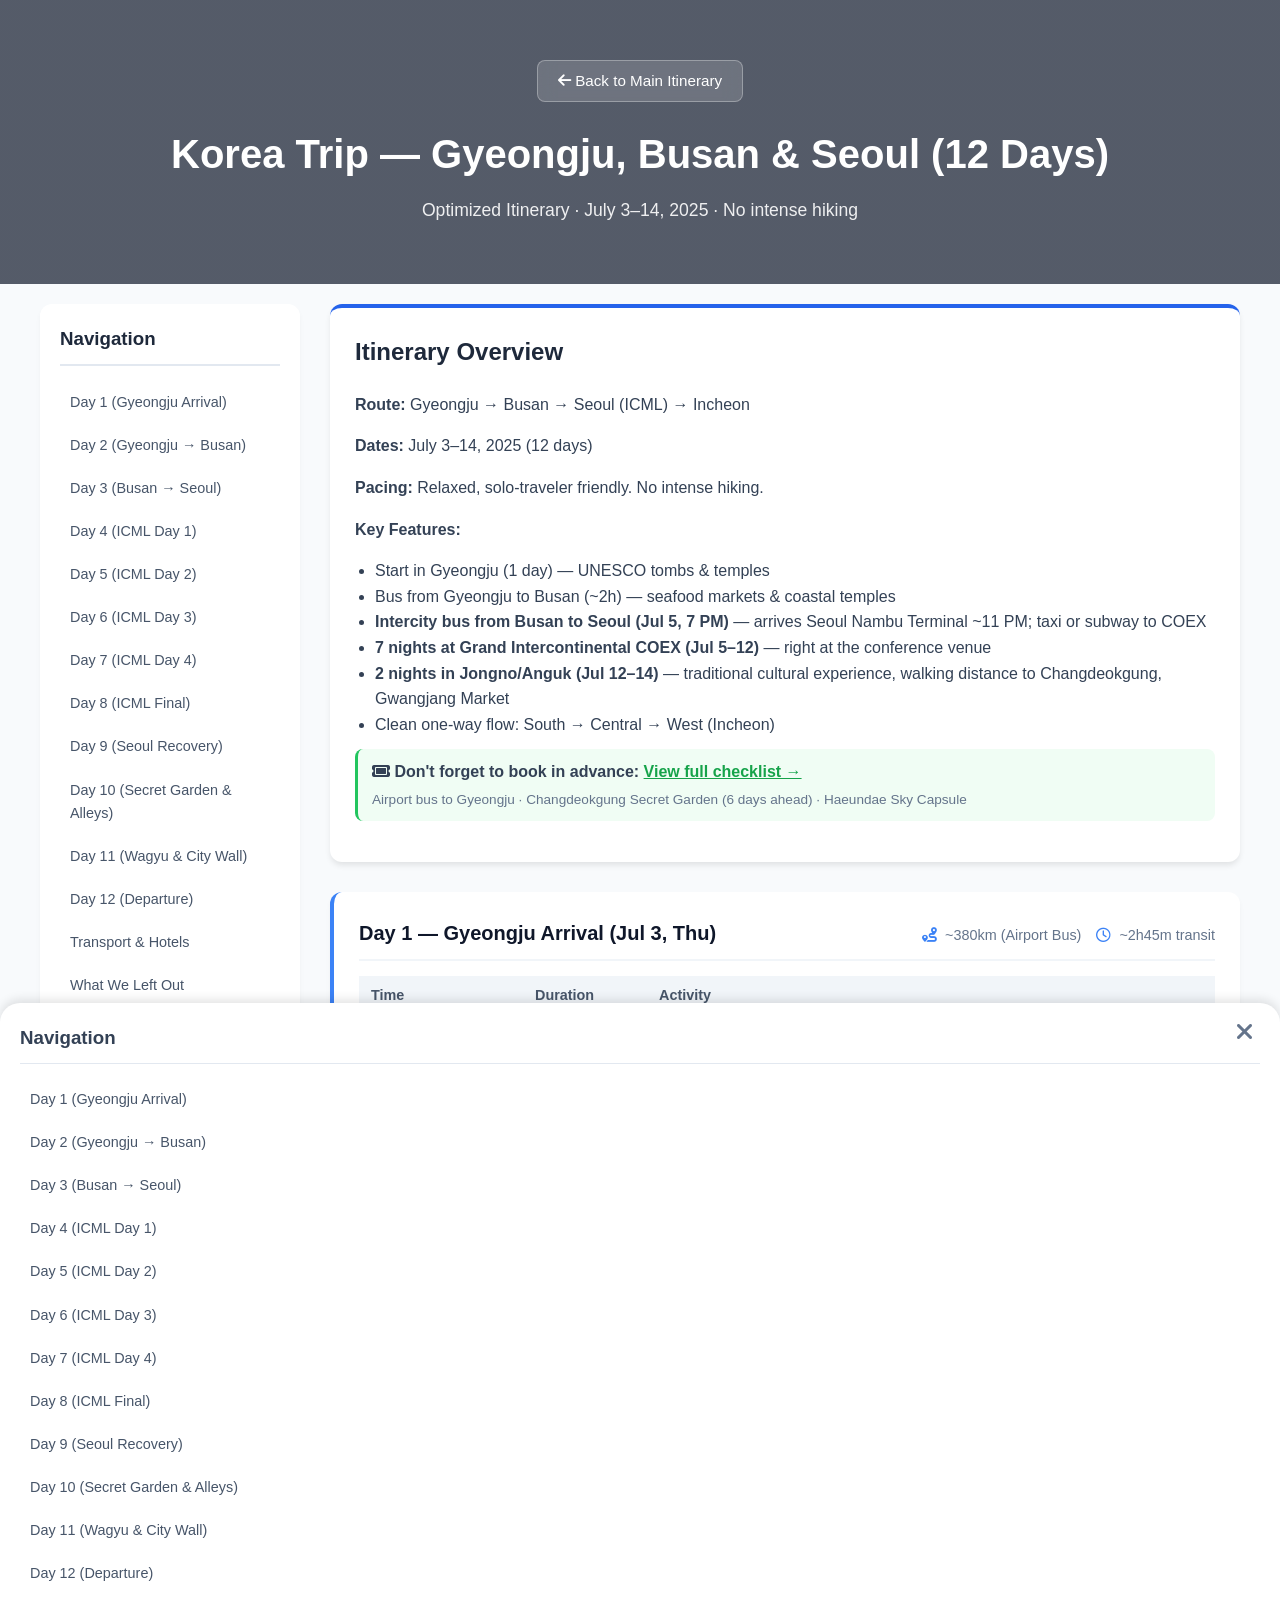
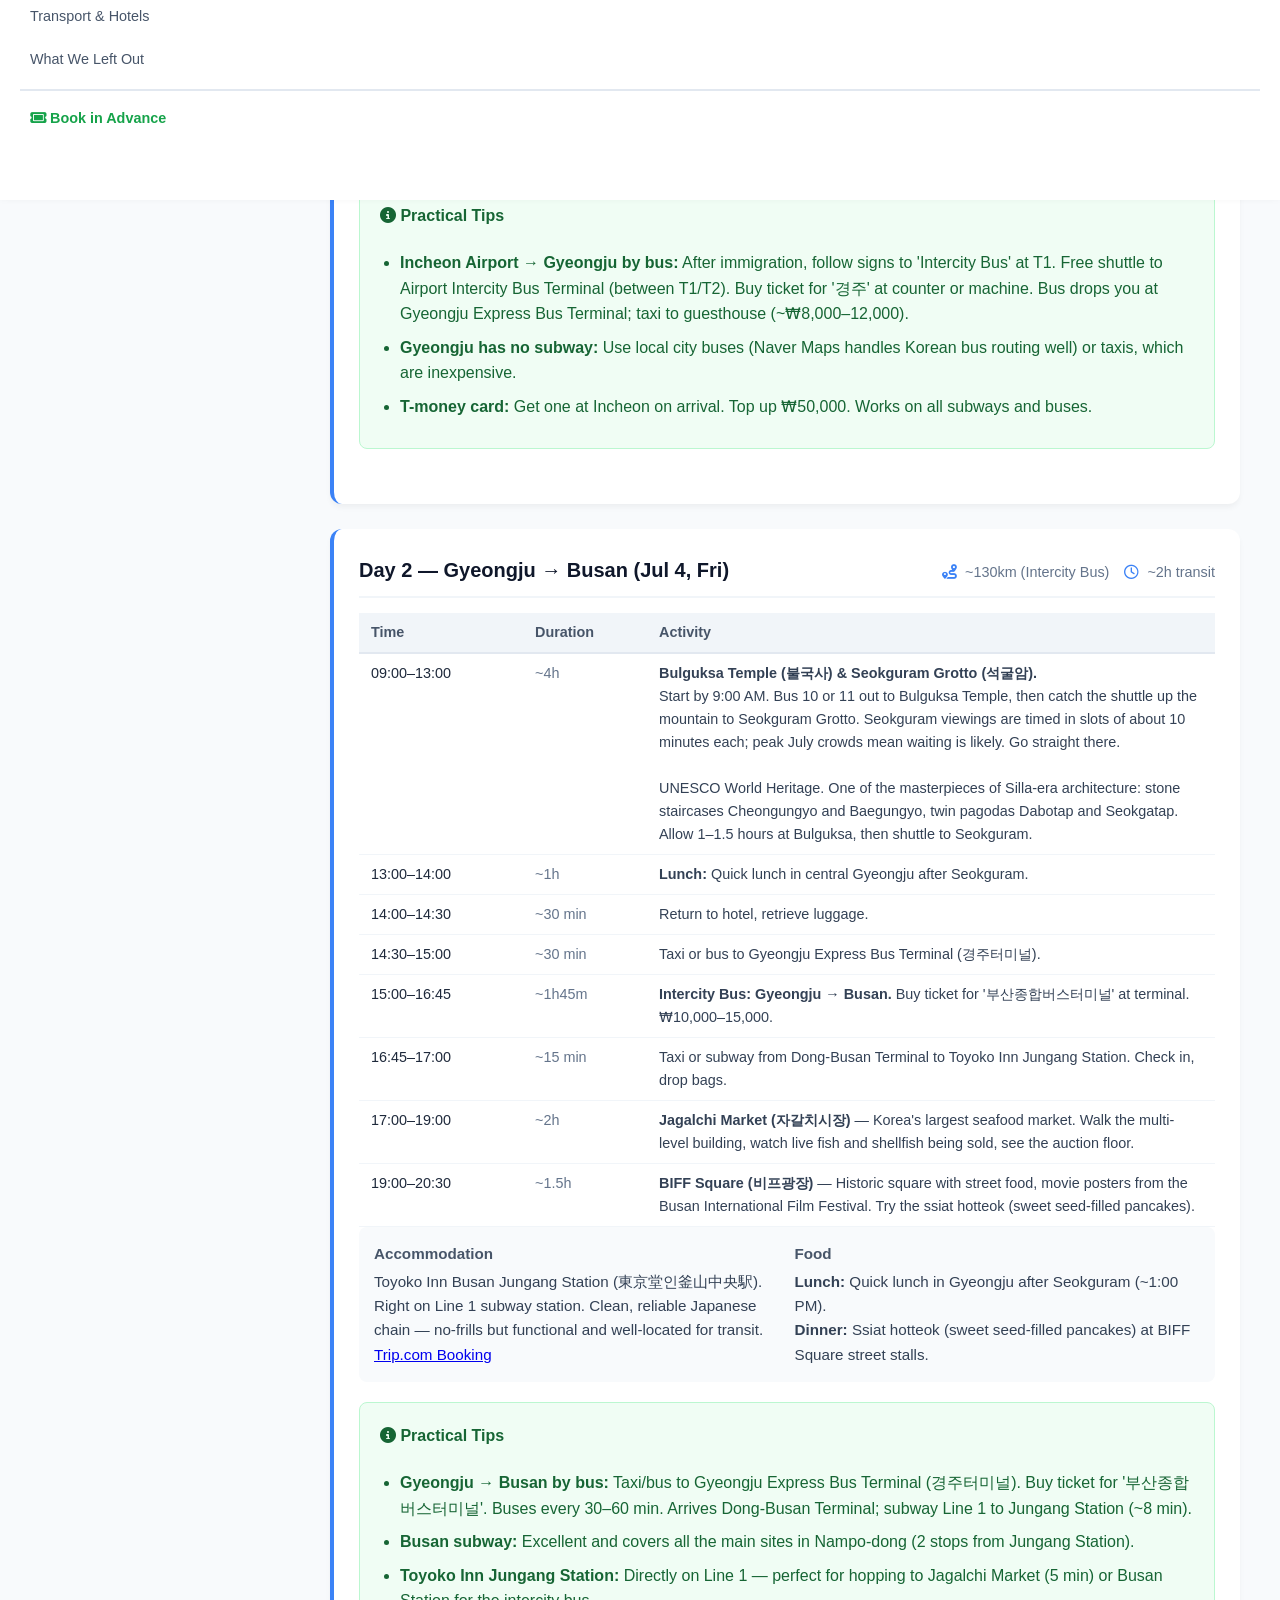
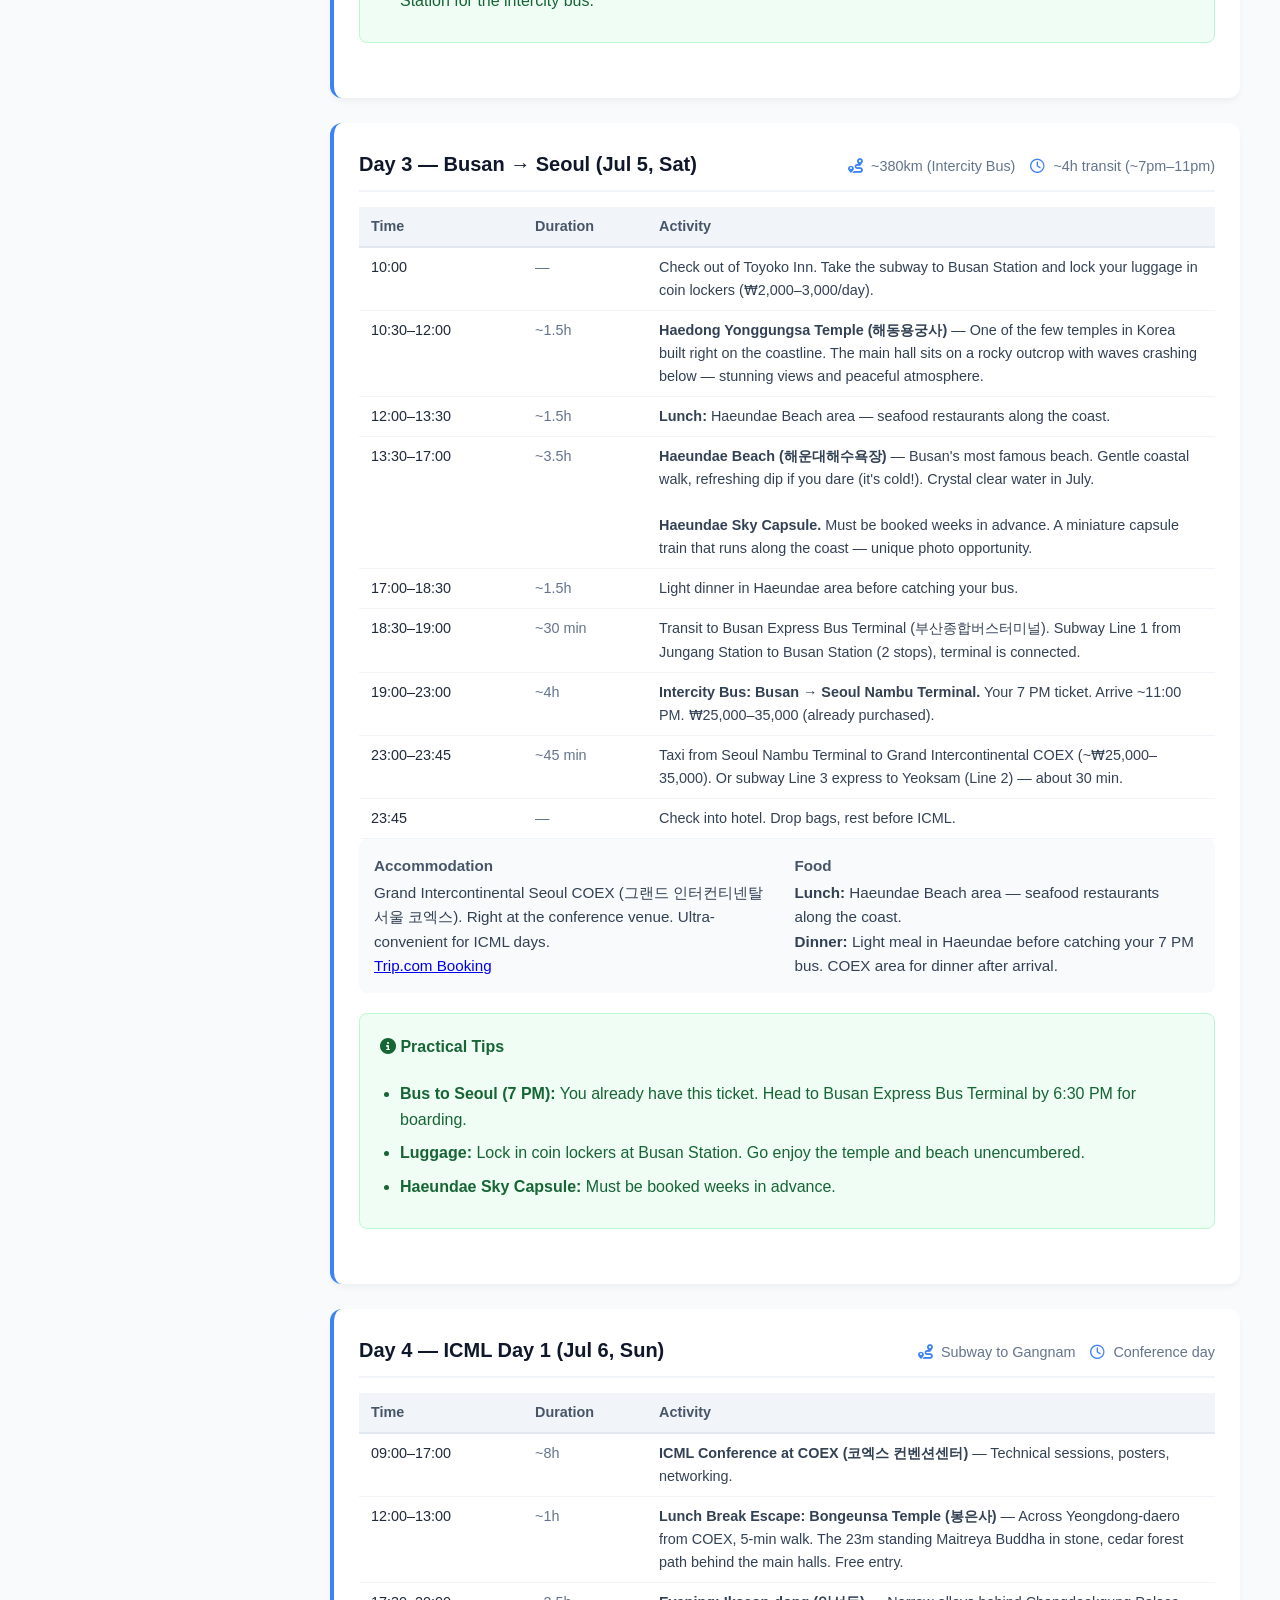
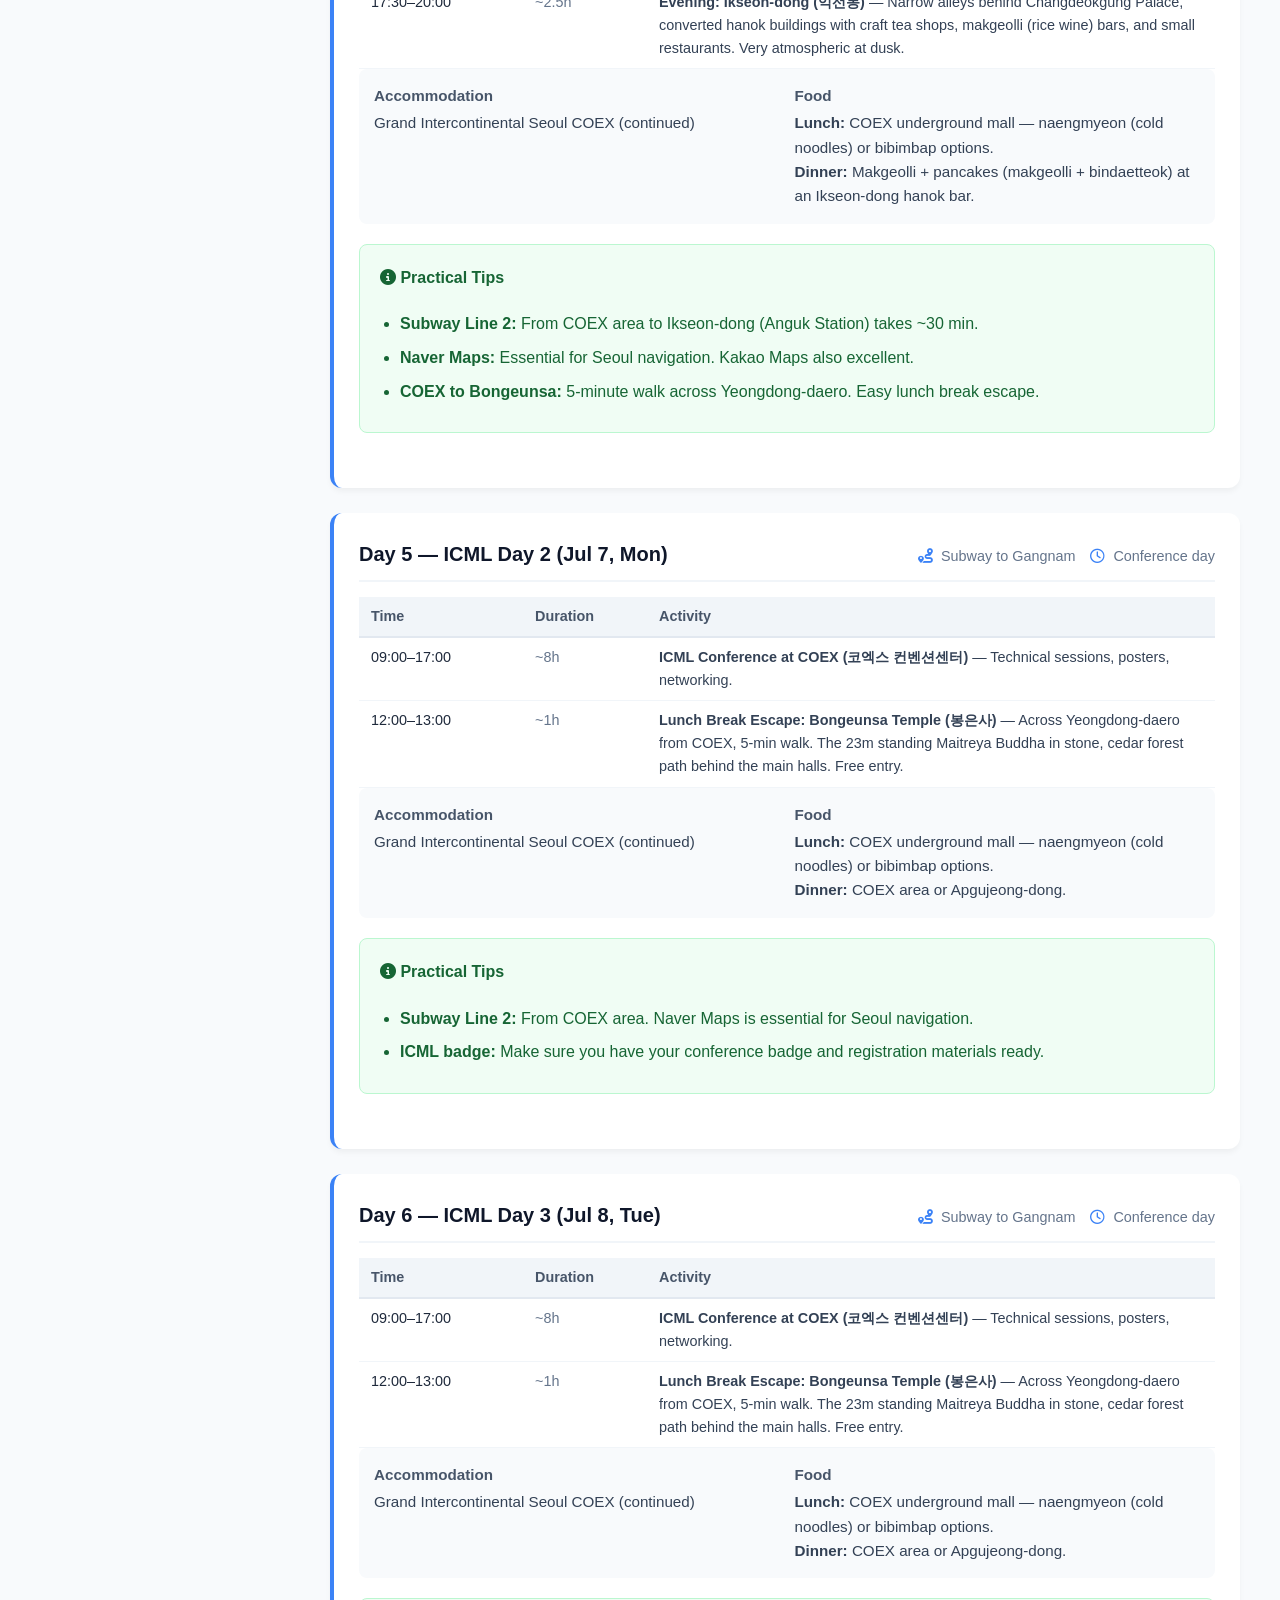
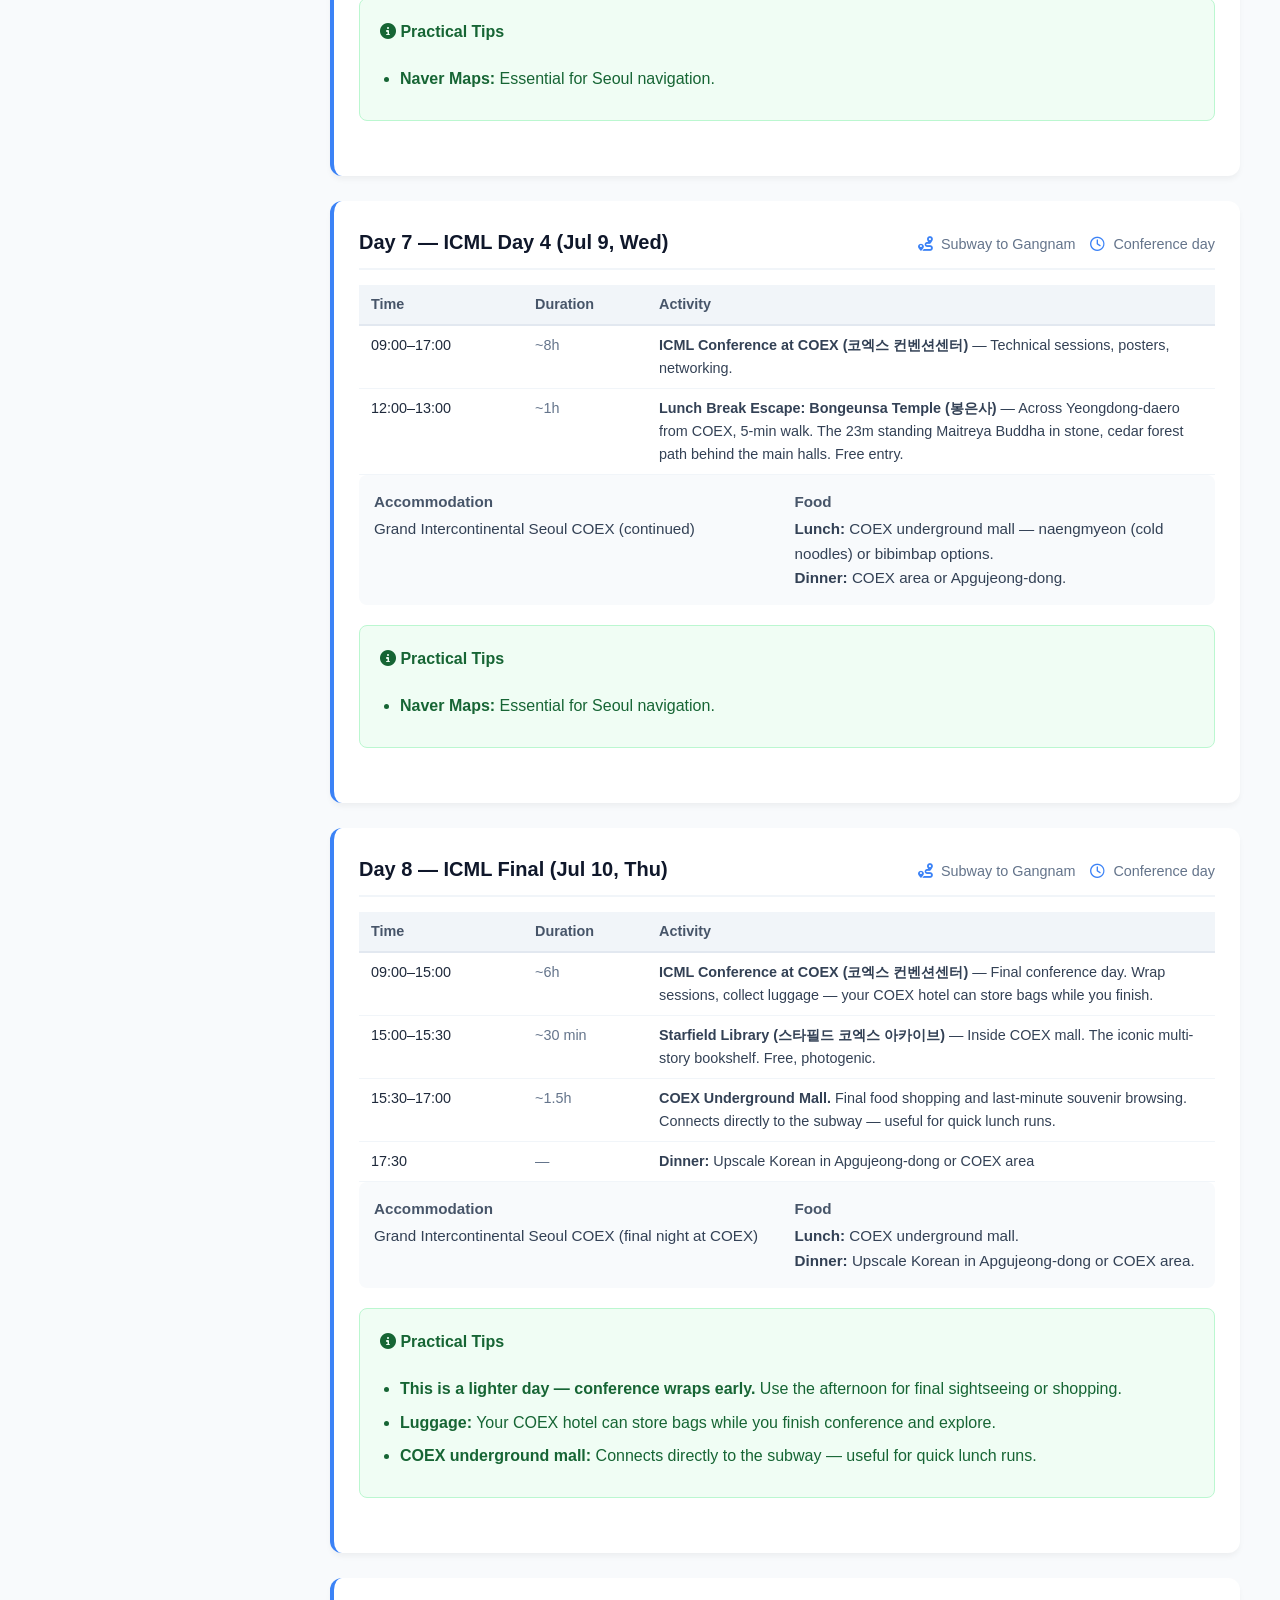
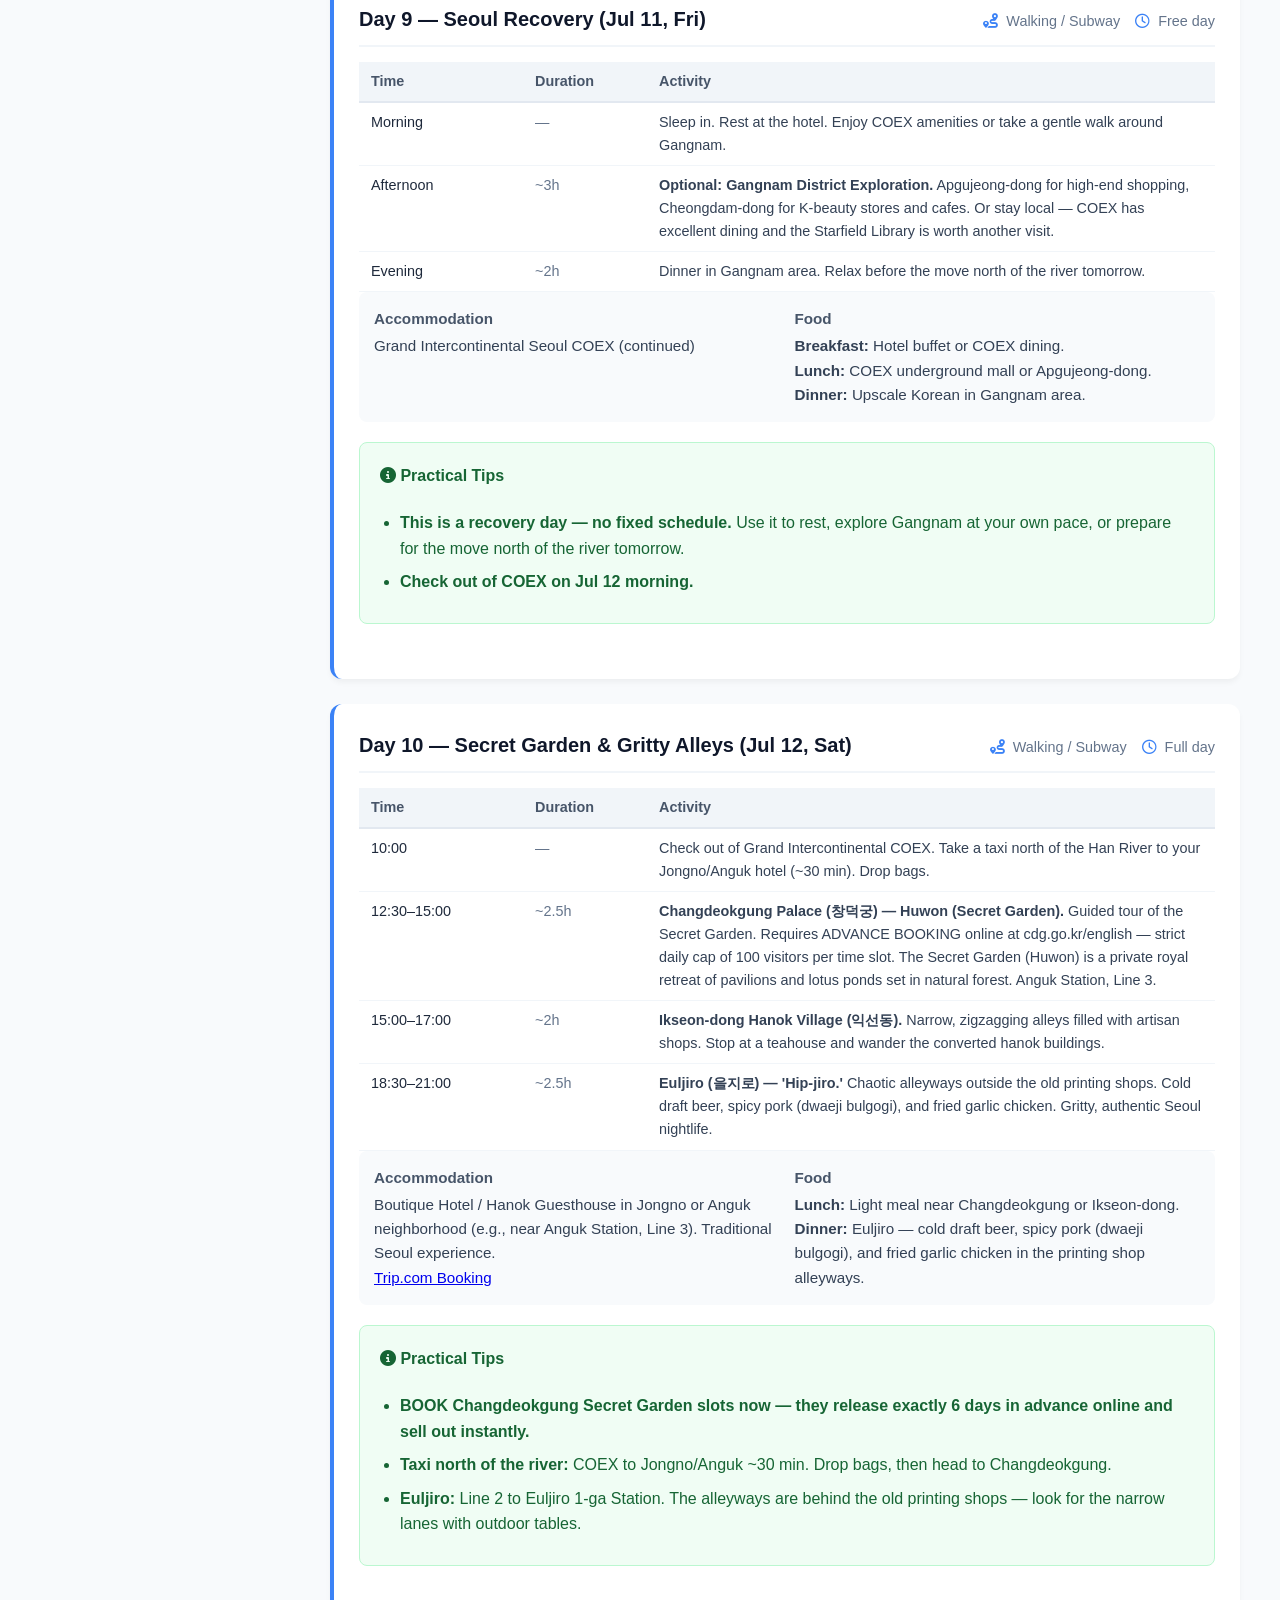
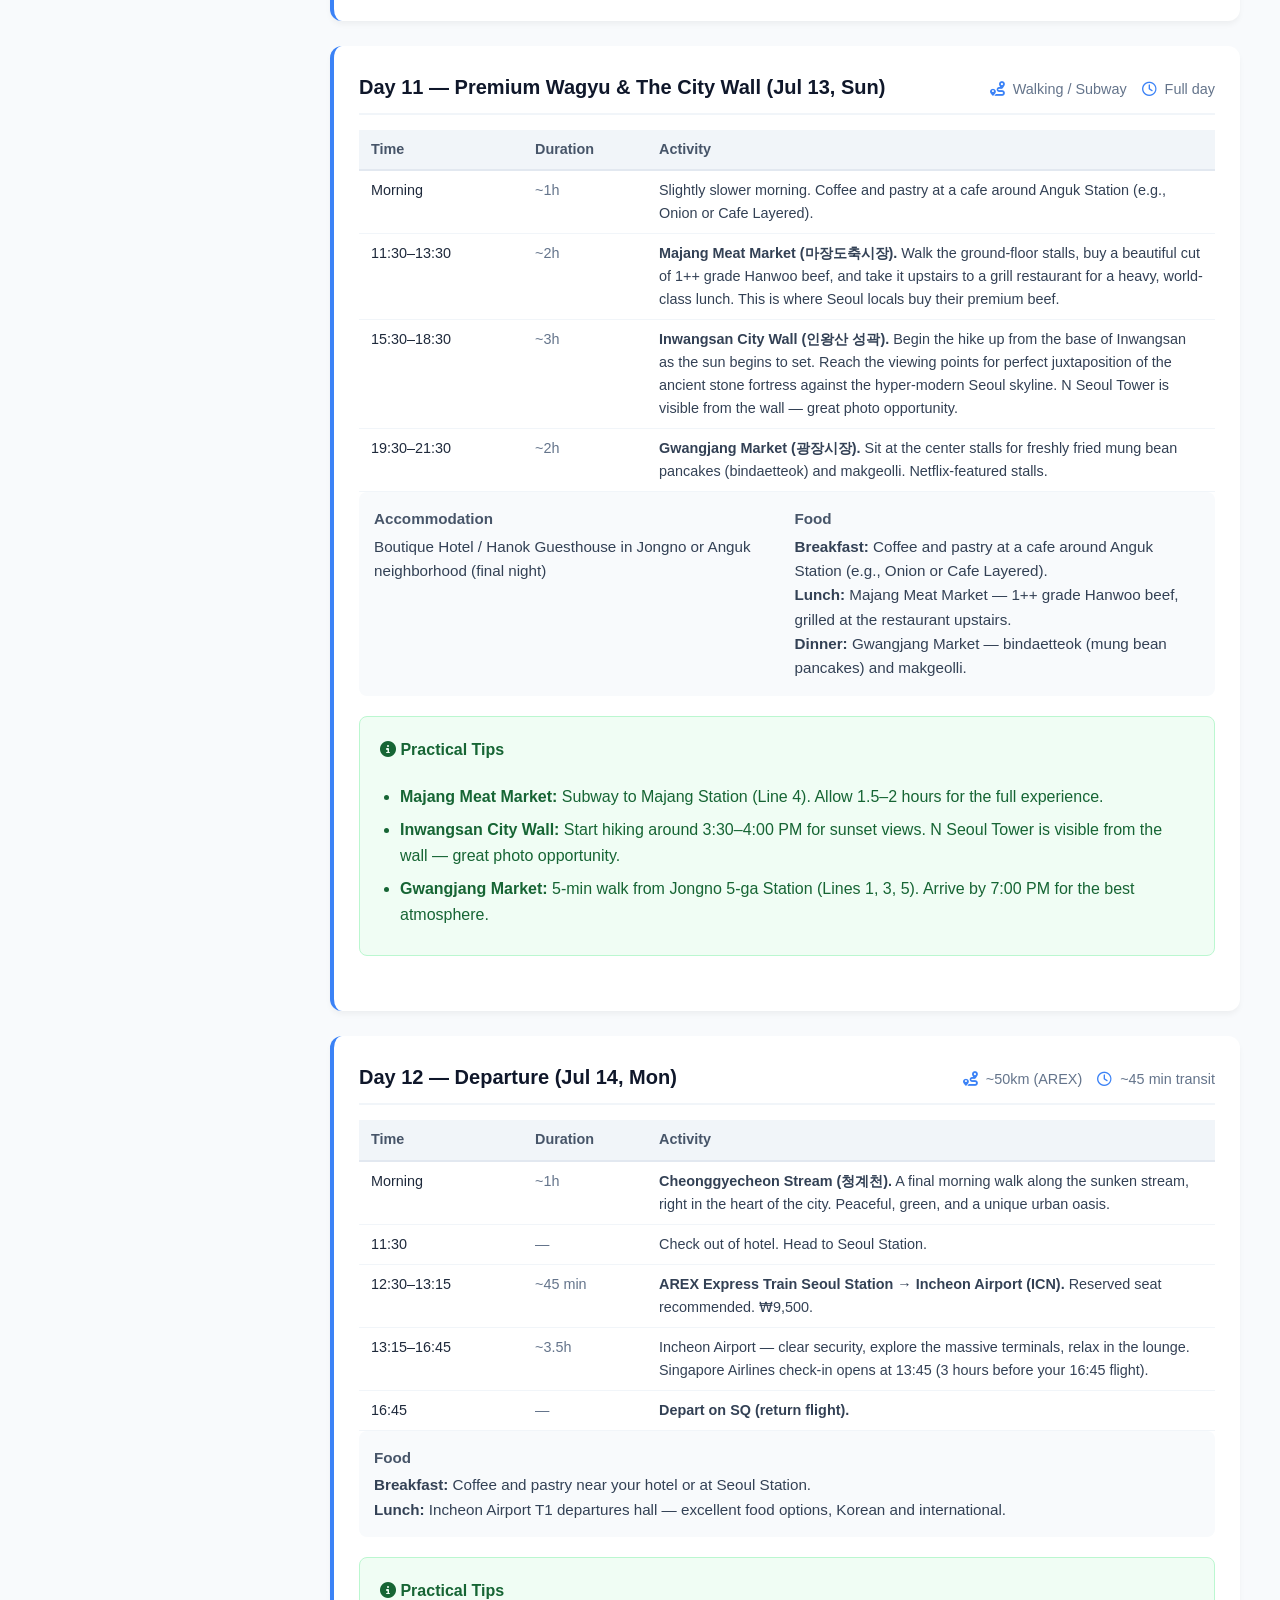
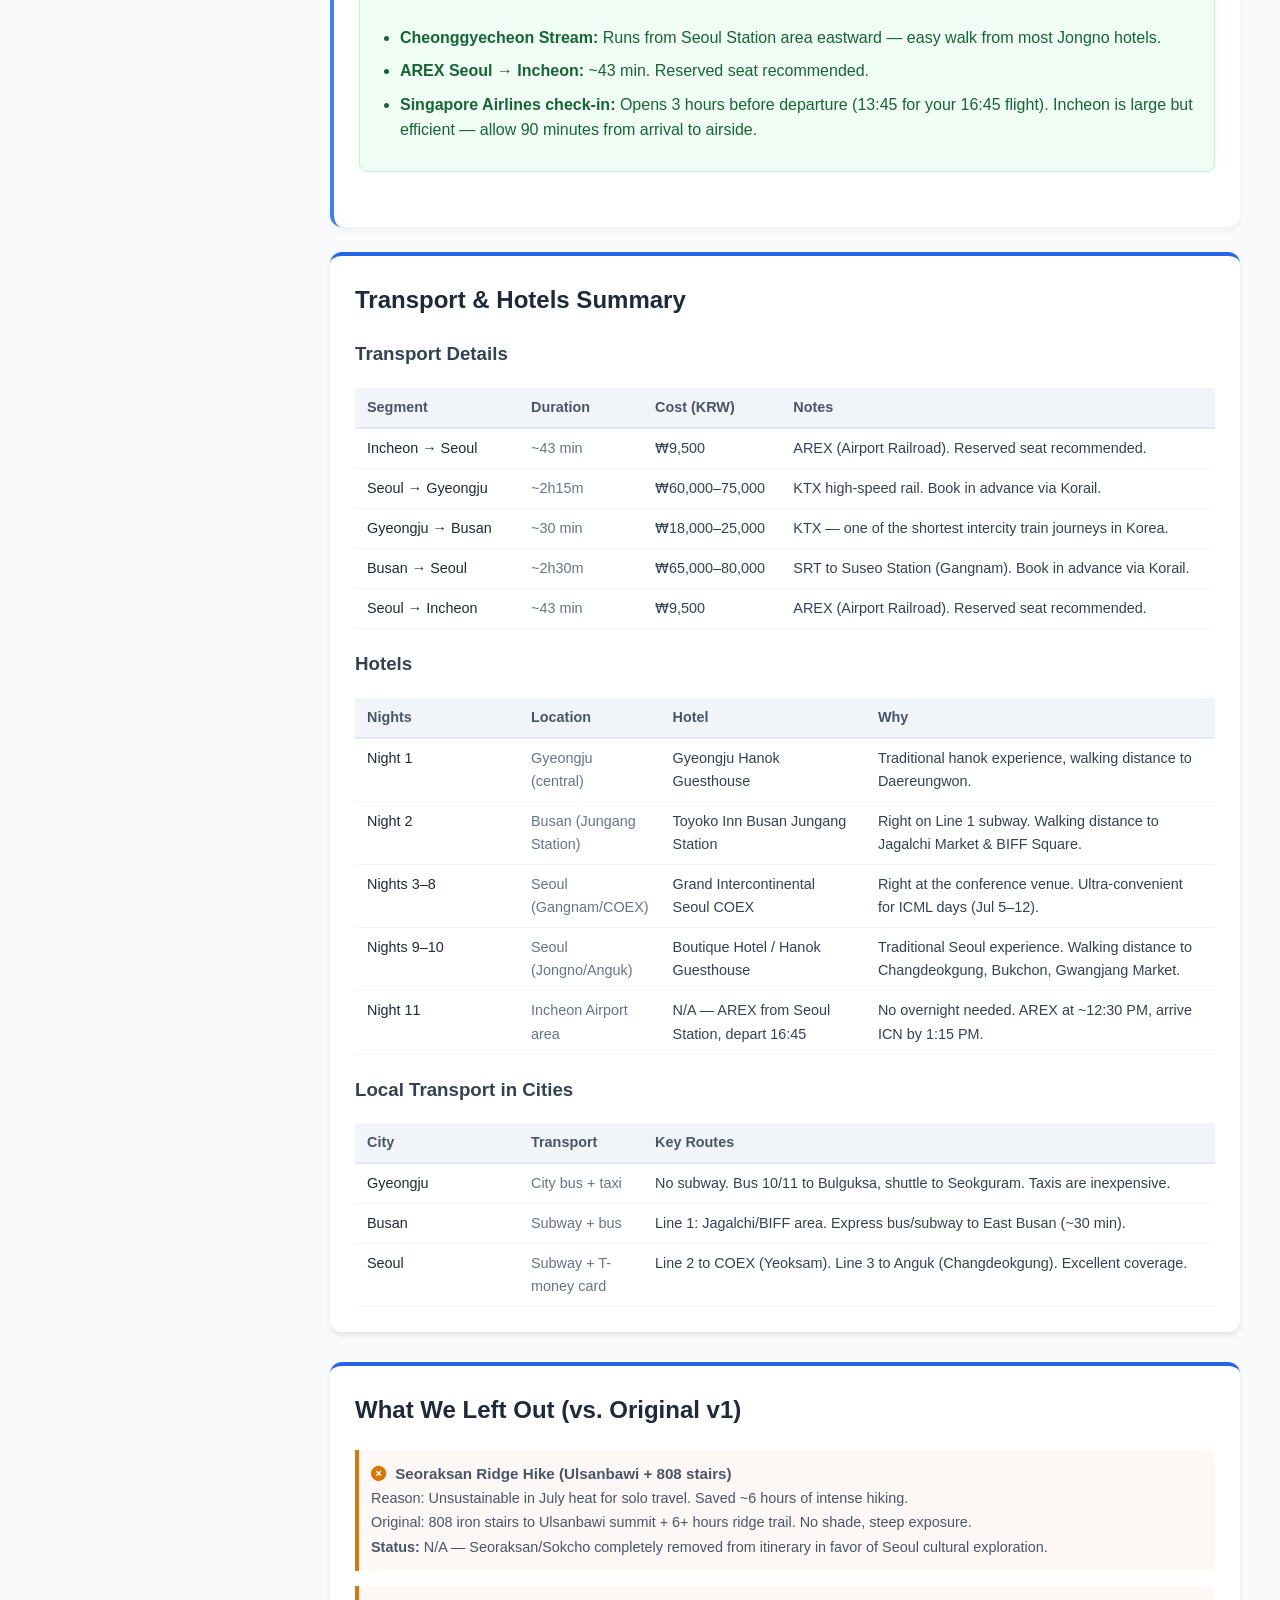
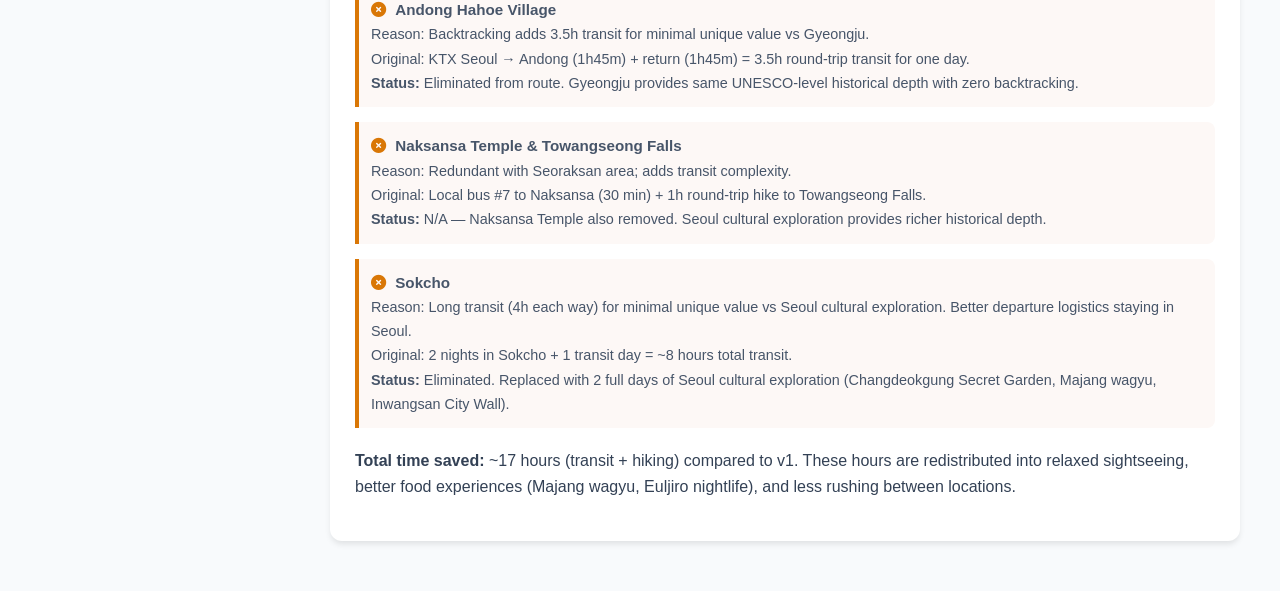
==== commit a9d86f4f: "Replace KTX/SRT with intercity buses throughout; ICML already booked - Day 1: Airport limousine bus " ====
--- a/tour_package.html
+++ b/tour_package.html
@@ -121,8 +121,8 @@
       <p><b>Key Features:</b></p>
       <ul style="margin: 10px 0; padding-left: 20px;">
         <li>Start in Gyeongju (1 day) — UNESCO tombs & temples</li>
-        <li>Easy 30-min KTX hop to Busan (1 night) — seafood markets & coastal temples</li>
-        <li><b>SRT from Busan to Suseo (Jul 5)</b> — drops you at Grand Intercontinental COEX, saves 45–60 min subway ride with luggage</li>
+        <li>Bus from Gyeongju to Busan (~2h) — seafood markets & coastal temples</li>
+        <li><b>Intercity bus from Busan to Seoul (Jul 5, 7 PM)</b> — arrives Seoul Nambu Terminal ~11 PM; taxi or subway to COEX</li>
         <li><b>7 nights at Grand Intercontinental COEX (Jul 5–12)</b> — right at the conference venue</li>
         <li><b>2 nights in Jongno/Anguk (Jul 12–14)</b> — traditional cultural experience, walking distance to Changdeokgung, Gwangjang Market</li>
         <li>Clean one-way flow: South → Central → West (Incheon)</li>
@@ -130,7 +130,7 @@
       <p style="margin-top:12px; padding:10px 14px; background:#f0fdf4; border-radius:8px; border-left:3px solid #22c55e;">
         <b><i class="fa-solid fa-ticket"></i> Don't forget to book in advance:</b>
         <a href="ticketing.html" style="color:#16a34a; font-weight:600;">View full checklist →</a>
-        <span style="display:block; margin-top:4px; font-size:0.85rem; color:#64748b;">KTX/SRT trains · Changdeokgung Secret Garden (6 days ahead) · Haeundae Sky Capsule</span>
+        <span style="display:block; margin-top:4px; font-size:0.85rem; color:#64748b;">Airport bus to Gyeongju · Changdeokgung Secret Garden (6 days ahead) · Haeundae Sky Capsule</span>
       </p>
     </div>
 
@@ -139,33 +139,33 @@
       <div class="day-header">
         <span class="day-title">Day 1 — Gyeongju Arrival (Jul 3, Thu)</span>
         <div class="day-meta">
-          <span class="meta-item"><i class="fa-solid fa-route"></i> ~380km (KTX)</span>
-          <span class="meta-item"><i class="fa-regular fa-clock"></i> ~2h15m transit</span>
+          <span class="meta-item"><i class="fa-solid fa-route"></i> ~380km (Airport Bus)</span>
+          <span class="meta-item"><i class="fa-regular fa-clock"></i> ~2h45m transit</span>
         </div>
       </div>
 
       <table class="timing-table">
         <tr><th>Time</th><th>Duration</th><th>Activity</th></tr>
         <tr><td>10:00</td><td>—</td><td>Flight lands at Incheon Airport (ICN). Clear immigration, collect bags.</td></tr>
-        <tr><td>10:30–12:30</td><td>~2h</td><td>AREX (Airport Railroad) to Seoul Station. Allow time for immigration, baggage claim, and transit.</td></tr>
-        <tr><td>13:00–15:15</td><td>~2h15m</td><td><b>KTX Seoul → Singyeongju Station.</b> High-speed rail. Grab a bento box or snacks at the station for lunch on the train. Book in advance via Korail — July is peak season.</td></tr>
-        <tr><td>15:15–16:00</td><td>~45 min</td><td>Taxi or local bus from Singyeongju Station to hotel in central Gyeongju. Drop off bags.</td></tr>
-        <tr><td>16:30–18:30</td><td>~2h</td><td><b>Daereungwon Tomb Complex (대릉원)</b> — The 23 massive grass tumuli of the Silla kingdom. Walk the full perimeter (approx. 1–1.5 hrs). Very flat, very relaxing.</td></tr>
-        <tr><td>18:30–20:00</td><td>~1.5h</td><td><b>Hwangridan-gil Street (황리단길)</b> — The commercial alley just east of the tombs has good coffee shops and hanok-style boutiques. Spectacular as the sun goes down.</td></tr>
-        <tr><td>20:00–21:30</td><td>~1.5h</td><td><b>Dinner:</b> Hwangnam-ppang (황남빵) at Choi Yeonghwa Ppang — the original red bean bun shop. Buy warm ones to eat while walking.</td></tr>
-        <tr><td>21:30–22:00</td><td>~30 min</td><td><b>Donggung Palace & Wolji Pond (동궁과 월지)</b> — The ancient royal retreat beautifully illuminated across the water. A 10–15 min walk from Hwangridan-gil. Free entry.</td></tr>
+        <tr><td>10:30–11:00</td><td>~30 min</td><td>Follow signs to 'Intercity Bus' at T1. Take free shuttle bus (every 10–15 min, ~5 min ride) to Airport Intercity Bus Terminal.</td></tr>
+        <tr><td>11:00–11:30</td><td>~30 min</td><td>Buy ticket to '경주' (Gyeongju) at counter or self-service machine. Buses depart every 30–60 min.</td></tr>
+        <tr><td>11:30–13:45</td><td>~2h15m</td><td><b>Airport Limousine Bus → Gyeongju.</b> Grab snacks at the airport for lunch on the bus. ₩22,000–28,000.</td></tr>
+        <tr><td>13:45–14:00</td><td>~15 min</td><td>Taxi from Gyeongju Express Bus Terminal to hotel in central Gyeongju (~₩8,000–12,000). Drop off bags.</td></tr>
+        <tr><td>14:30–16:30</td><td>~2h</td><td><b>Daereungwon Tomb Complex (대릉원)</b> — The 23 massive grass tumuli of the Silla kingdom. Walk the full perimeter (approx. 1–1.5 hrs). Very flat, very relaxing.</td></tr>
+        <tr><td>16:30–18:00</td><td>~1.5h</td><td><b>Hwangridan-gil Street (황리단길)</b> — The commercial alley just east of the tombs has good coffee shops and hanok-style boutiques. Spectacular as the sun goes down.</td></tr>
+        <tr><td>18:00–19:30</td><td>~1.5h</td><td><b>Dinner:</b> Hwangnam-ppang (황남빵) at Choi Yeonghwa Ppang — the original red bean bun shop. Buy warm ones to eat while walking.</td></tr>
+        <tr><td>19:30–20:00</td><td>~30 min</td><td><b>Donggung Palace & Wolji Pond (동궁과 월지)</b> — The ancient royal retreat beautifully illuminated across the water. A 10–15 min walk from Hwangridan-gil. Free entry.</td></tr>
       </table>
 
       <div class="details-grid">
         <div class="detail-item"><span class="detail-label">Accommodation</span>Gyeongju Hanok Guesthouse (e.g., Gyeongju Ran Hanok or similar). Traditional hanok compound with ondol rooms, steps from Daereungwon.<br><a href='https://www.trip.com/' target='_blank'>Trip.com Booking</a></div>
-        <div class="detail-item"><span class="detail-label">Food</span><b>Lunch:</b> Bento box or snacks at Seoul Station for the train.<br><b>Dinner:</b> Hwangnam-ppang (황남빵) at Choi Yeonghwa Ppang — the original red bean bun shop.</div>
-      </div>
-
-      <div class="practical-box">
-        <h4><i class="fa-solid fa-circle-info"></i> Practical Tips</h4>
-        <ul>
-          <li><b>Flight lands ~10:00 AM.</b> By the time you clear immigration, get bags, and take AREX to Seoul Station, it will be ~12:30 PM. Catch a 1:00–1:30 PM KTX, arriving Singyeongju Station around 3:30 PM.</li>
-          <li><b>KTX Seoul → Gyeongju:</b> ~2h15m. Book in advance via Korail — July is peak season.</li>
+        <div class="detail-item"><span class="detail-label">Food</span><b>Lunch:</b> Grab snacks at Incheon Airport T1 for the bus.<br><b>Dinner:</b> Hwangnam-ppang (황남빵) at Choi Yeonghwa Ppang — the original red bean bun shop.</div>
+      </div>
+
+      <div class="practical-box">
+        <h4><i class="fa-solid fa-circle-info"></i> Practical Tips</h4>
+        <ul>
+          <li><b>Incheon Airport → Gyeongju by bus:</b> After immigration, follow signs to 'Intercity Bus' at T1. Free shuttle to Airport Intercity Bus Terminal (between T1/T2). Buy ticket for '경주' at counter or machine. Bus drops you at Gyeongju Express Bus Terminal; taxi to guesthouse (~₩8,000–12,000).</li>
           <li><b>Gyeongju has no subway:</b> Use local city buses (Naver Maps handles Korean bus routing well) or taxis, which are inexpensive.</li>
           <li><b>T-money card:</b> Get one at Incheon on arrival. Top up ₩50,000. Works on all subways and buses.</li>
         </ul>
@@ -177,8 +177,8 @@
       <div class="day-header">
         <span class="day-title">Day 2 — Gyeongju → Busan (Jul 4, Fri)</span>
         <div class="day-meta">
-          <span class="meta-item"><i class="fa-solid fa-route"></i> ~70km (KTX)</span>
-          <span class="meta-item"><i class="fa-regular fa-clock"></i> 2h transit</span>
+          <span class="meta-item"><i class="fa-solid fa-route"></i> ~130km (Intercity Bus)</span>
+          <span class="meta-item"><i class="fa-regular fa-clock"></i> ~2h transit</span>
         </div>
       </div>
 
@@ -187,11 +187,11 @@
         <tr><td>09:00–13:00</td><td>~4h</td><td><b>Bulguksa Temple (불국사) & Seokguram Grotto (석굴암).</b><br>Start by 9:00 AM. Bus 10 or 11 out to Bulguksa Temple, then catch the shuttle up the mountain to Seokguram Grotto. Seokguram viewings are timed in slots of about 10 minutes each; peak July crowds mean waiting is likely. Go straight there.<br><br>UNESCO World Heritage. One of the masterpieces of Silla-era architecture: stone staircases Cheongungyo and Baegungyo, twin pagodas Dabotap and Seokgatap. Allow 1–1.5 hours at Bulguksa, then shuttle to Seokguram.</td></tr>
         <tr><td>13:00–14:00</td><td>~1h</td><td><b>Lunch:</b> Quick lunch in central Gyeongju after Seokguram.</td></tr>
         <tr><td>14:00–14:30</td><td>~30 min</td><td>Return to hotel, retrieve luggage.</td></tr>
-        <tr><td>14:30–15:00</td><td>~30 min</td><td>Taxi or bus to Singyeongju Station for KTX.</td></tr>
-        <tr><td>15:00–15:30</td><td>~30 min</td><td><b>KTX Singyeongju → Busan Station.</b> One of the shortest intercity train journeys in Korea. Book via Korail. ₩18,000–25,000.</td></tr>
-        <tr><td>15:30–16:30</td><td>~1h</td><td>Taxi or subway from Busan Station to Toyoko Inn Jungang Station. Check in, drop bags.</td></tr>
-        <tr><td>16:30–18:30</td><td>~2h</td><td><b>Jagalchi Market (자갈치시장)</b> — Korea's largest seafood market. Walk the multi-level building, watch live fish and shellfish being sold, see the auction floor.</td></tr>
-        <tr><td>18:30–20:00</td><td>~1.5h</td><td><b>BIFF Square (비프광장)</b> — Historic square with street food, movie posters from the Busan International Film Festival. Try the ssiat hotteok (sweet seed-filled pancakes).</td></tr>
+        <tr><td>14:30–15:00</td><td>~30 min</td><td>Taxi or bus to Gyeongju Express Bus Terminal (경주터미널).</td></tr>
+        <tr><td>15:00–16:45</td><td>~1h45m</td><td><b>Intercity Bus: Gyeongju → Busan.</b> Buy ticket for '부산종합버스터미널' at terminal. ₩10,000–15,000.</td></tr>
+        <tr><td>16:45–17:00</td><td>~15 min</td><td>Taxi or subway from Dong-Busan Terminal to Toyoko Inn Jungang Station. Check in, drop bags.</td></tr>
+        <tr><td>17:00–19:00</td><td>~2h</td><td><b>Jagalchi Market (자갈치시장)</b> — Korea's largest seafood market. Walk the multi-level building, watch live fish and shellfish being sold, see the auction floor.</td></tr>
+        <tr><td>19:00–20:30</td><td>~1.5h</td><td><b>BIFF Square (비프광장)</b> — Historic square with street food, movie posters from the Busan International Film Festival. Try the ssiat hotteok (sweet seed-filled pancakes).</td></tr>
       </table>
 
       <div class="details-grid">
@@ -202,9 +202,9 @@
       <div class="practical-box">
         <h4><i class="fa-solid fa-circle-info"></i> Practical Tips</h4>
         <ul>
-          <li><b>KTX Singyeongju → Busan:</b> Only 30 minutes — one of the shortest intercity train journeys in Korea. Book via Korail.</li>
+          <li><b>Gyeongju → Busan by bus:</b> Taxi/bus to Gyeongju Express Bus Terminal (경주터미널). Buy ticket for '부산종합버스터미널'. Buses every 30–60 min. Arrives Dong-Busan Terminal; subway Line 1 to Jungang Station (~8 min).</li>
           <li><b>Busan subway:</b> Excellent and covers all the main sites in Nampo-dong (2 stops from Jungang Station).</li>
-          <li><b>Toyoko Inn Jungang Station:</b> Directly on Line 1 — perfect for hopping to Jagalchi Market (5 min) or Busan Station for KTX.</li>
+          <li><b>Toyoko Inn Jungang Station:</b> Directly on Line 1 — perfect for hopping to Jagalchi Market (5 min) or Busan Station for the intercity bus.</li>
         </ul>
       </div>
     </div>
@@ -214,35 +214,34 @@
       <div class="day-header">
         <span class="day-title">Day 3 — Busan → Seoul (Jul 5, Sat)</span>
         <div class="day-meta">
-          <span class="meta-item"><i class="fa-solid fa-route"></i> ~450km (SRT)</span>
-          <span class="meta-item"><i class="fa-regular fa-clock"></i> Late-night transit (~7pm–9:30pm)</span>
-        </div>
-      </div>
-
-      <table class="timing-table">
-        <tr><th>Time</th><th>Duration</th><th>Activity</th></tr>
-        <tr><td>10:00</td><td>—</td><td>Check out of Toyoko Inn. Take the subway to Busan Station and lock your luggage in the coin lockers.</td></tr>
-        <tr><td>11:00–12:30</td><td>~1.5h</td><td><b>Haedong Yonggungsa Temple (해동용궁사)</b> — One of the few temples in Korea built right on the coastline. The main hall sits on a rocky outcrop with waves crashing below — stunning views and peaceful atmosphere.</td></tr>
-        <tr><td>12:30–14:00</td><td>~1.5h</td><td><b>Lunch:</b> Haeundae Beach area — seafood restaurants along the coast.</td></tr>
-        <tr><td>14:00–17:30</td><td>~3.5h</td><td><b>Haeundae Beach (해운대해수욕장)</b> — Busan's most famous beach. Gentle coastal walk, refreshing dip if you dare (it's cold!). Crystal clear water in July.<br><br><b>Haeundae Sky Capsule.</b> Must be booked weeks in advance. A miniature capsule train that runs along the coast — unique photo opportunity.</td></tr>
-        <tr><td>17:30–18:30</td><td>~1h</td><td>Transit back to Busan Station. Retrieve luggage from coin lockers.</td></tr>
-        <tr><td>18:30–19:00</td><td>~30 min</td><td>Dinner at Busan Station area.</td></tr>
-        <tr><td>19:00–21:30</td><td>~2h30m</td><td><b>Late SRT Busan → Suseo Station.</b> Reserved seat recommended. Book in advance via Korail — July is peak season. ₩65,000–80,000.</td></tr>
-        <tr><td>21:30–22:00</td><td>~30 min</td><td>Taxi from Suseo Station to Grand Intercontinental COEX. 10-minute ride.</td></tr>
-        <tr><td>22:00</td><td>—</td><td>Check into hotel. Drop bags, rest before ICML.</td></tr>
+          <span class="meta-item"><i class="fa-solid fa-route"></i> ~380km (Intercity Bus)</span>
+          <span class="meta-item"><i class="fa-regular fa-clock"></i> ~4h transit (~7pm–11pm)</span>
+        </div>
+      </div>
+
+      <table class="timing-table">
+        <tr><th>Time</th><th>Duration</th><th>Activity</th></tr>
+        <tr><td>10:00</td><td>—</td><td>Check out of Toyoko Inn. Take the subway to Busan Station and lock your luggage in coin lockers (₩2,000–3,000/day).</td></tr>
+        <tr><td>10:30–12:00</td><td>~1.5h</td><td><b>Haedong Yonggungsa Temple (해동용궁사)</b> — One of the few temples in Korea built right on the coastline. The main hall sits on a rocky outcrop with waves crashing below — stunning views and peaceful atmosphere.</td></tr>
+        <tr><td>12:00–13:30</td><td>~1.5h</td><td><b>Lunch:</b> Haeundae Beach area — seafood restaurants along the coast.</td></tr>
+        <tr><td>13:30–17:00</td><td>~3.5h</td><td><b>Haeundae Beach (해운대해수욕장)</b> — Busan's most famous beach. Gentle coastal walk, refreshing dip if you dare (it's cold!). Crystal clear water in July.<br><br><b>Haeundae Sky Capsule.</b> Must be booked weeks in advance. A miniature capsule train that runs along the coast — unique photo opportunity.</td></tr>
+        <tr><td>17:00–18:30</td><td>~1.5h</td><td>Light dinner in Haeundae area before catching your bus.</td></tr>
+        <tr><td>18:30–19:00</td><td>~30 min</td><td>Transit to Busan Express Bus Terminal (부산종합버스터미널). Subway Line 1 from Jungang Station to Busan Station (2 stops), terminal is connected.</td></tr>
+        <tr><td>19:00–23:00</td><td>~4h</td><td><b>Intercity Bus: Busan → Seoul Nambu Terminal.</b> Your 7 PM ticket. Arrive ~11:00 PM. ₩25,000–35,000 (already purchased).</td></tr>
+        <tr><td>23:00–23:45</td><td>~45 min</td><td>Taxi from Seoul Nambu Terminal to Grand Intercontinental COEX (~₩25,000–35,000). Or subway Line 3 express to Yeoksam (Line 2) — about 30 min.</td></tr>
+        <tr><td>23:45</td><td>—</td><td>Check into hotel. Drop bags, rest before ICML.</td></tr>
       </table>
 
       <div class="details-grid">
         <div class="detail-item"><span class="detail-label">Accommodation</span>Grand Intercontinental Seoul COEX (그랜드 인터컨티넨탈 서울 코엑스). Right at the conference venue. Ultra-convenient for ICML days.<br><a href='https://www.trip.com/' target='_blank'>Trip.com Booking</a></div>
-        <div class="detail-item"><span class="detail-label">Food</span><b>Lunch:</b> Haeundae Beach area — seafood restaurants along the coast.<br><b>Dinner:</b> Light meal at Busan Station or SRT onboard. COEX area for dinner after arrival.</div>
-      </div>
-
-      <div class="practical-box">
-        <h4><i class="fa-solid fa-circle-info"></i> Practical Tips</h4>
-        <ul>
-          <li><b>SRT (not KTX):</b> Book SRT from Busan to Suseo — same travel time (~2h30m), but drops you in Gangnam, a 10-min taxi from COEX. Saves 45–60 min subway ride with luggage.</li>
+        <div class="detail-item"><span class="detail-label">Food</span><b>Lunch:</b> Haeundae Beach area — seafood restaurants along the coast.<br><b>Dinner:</b> Light meal in Haeundae before catching your 7 PM bus. COEX area for dinner after arrival.</div>
+      </div>
+
+      <div class="practical-box">
+        <h4><i class="fa-solid fa-circle-info"></i> Practical Tips</h4>
+        <ul>
+          <li><b>Bus to Seoul (7 PM):</b> You already have this ticket. Head to Busan Express Bus Terminal by 6:30 PM for boarding.</li>
           <li><b>Luggage:</b> Lock in coin lockers at Busan Station. Go enjoy the temple and beach unencumbered.</li>
-          <li><b>Express bus or subway:</b> From Jungang Station area to East Busan (~30 min).</li>
           <li><b>Haeundae Sky Capsule:</b> Must be booked weeks in advance.</li>
         </ul>
       </div>
